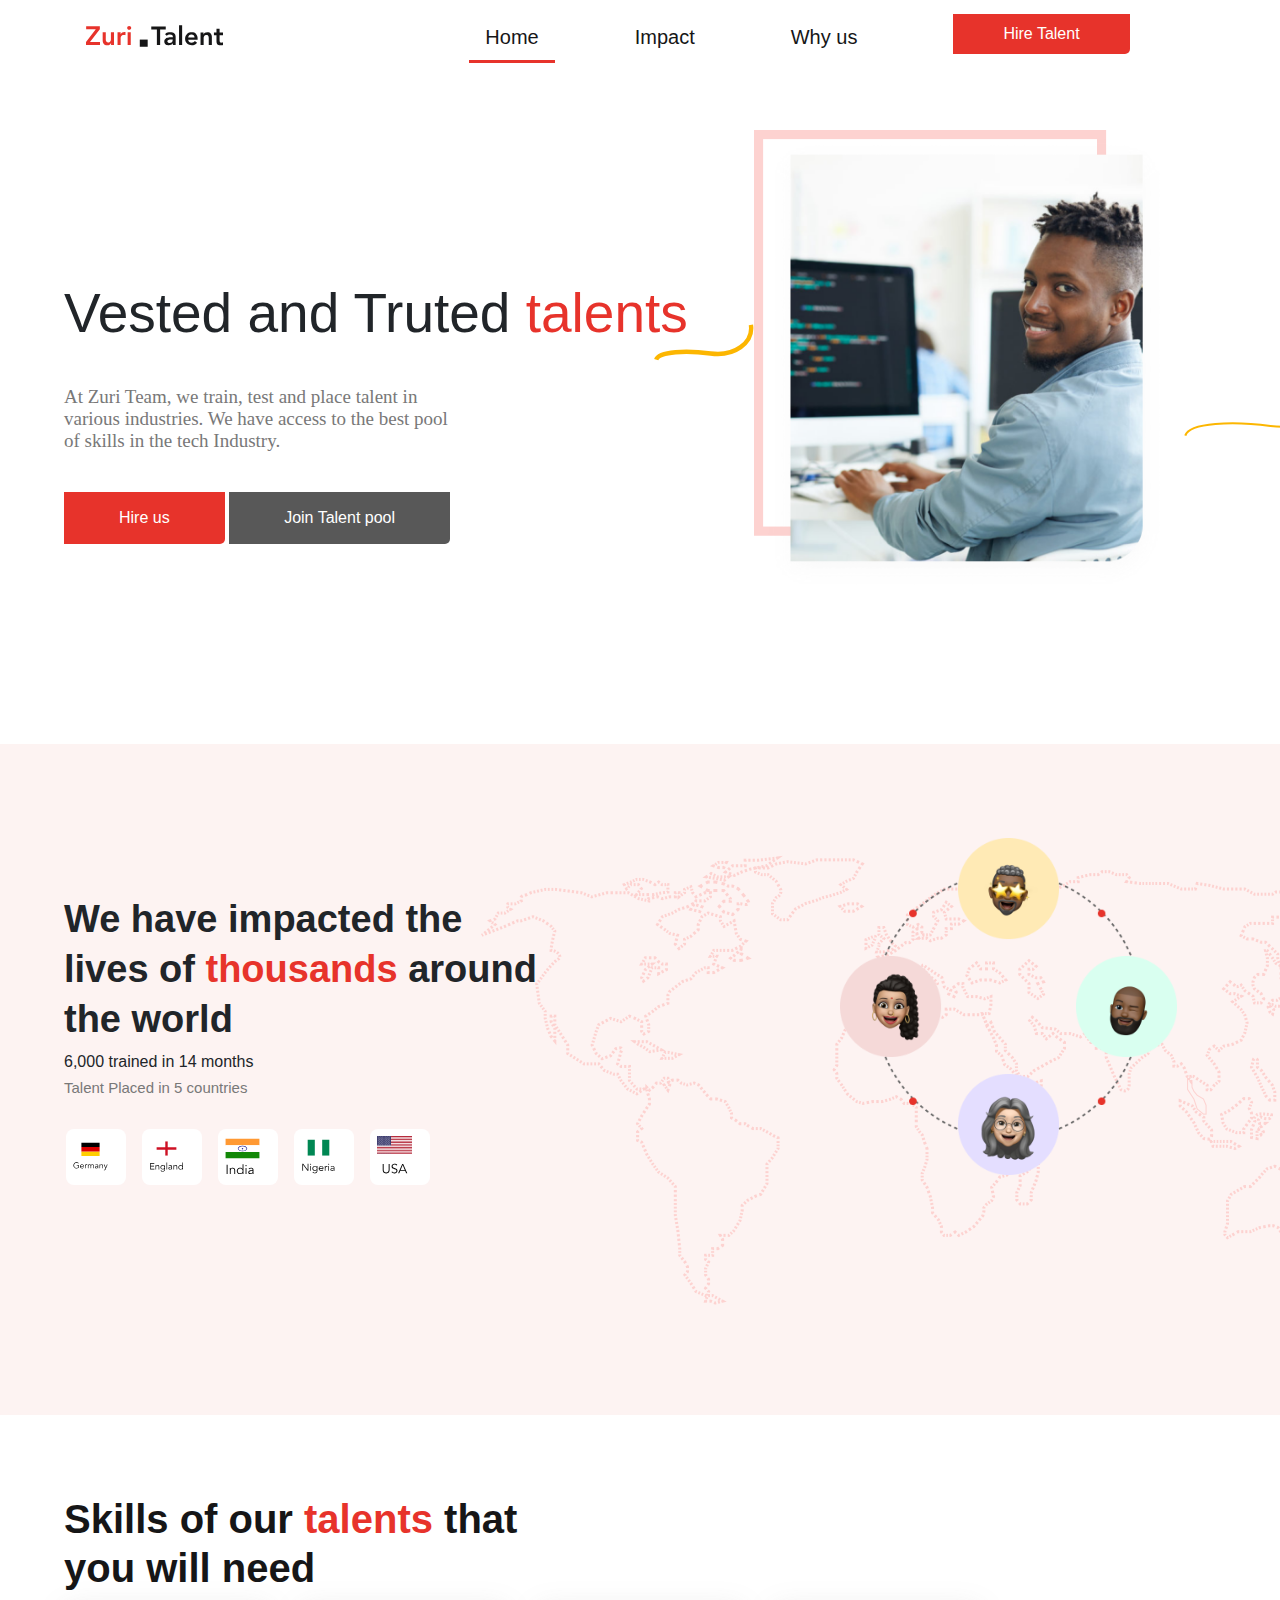
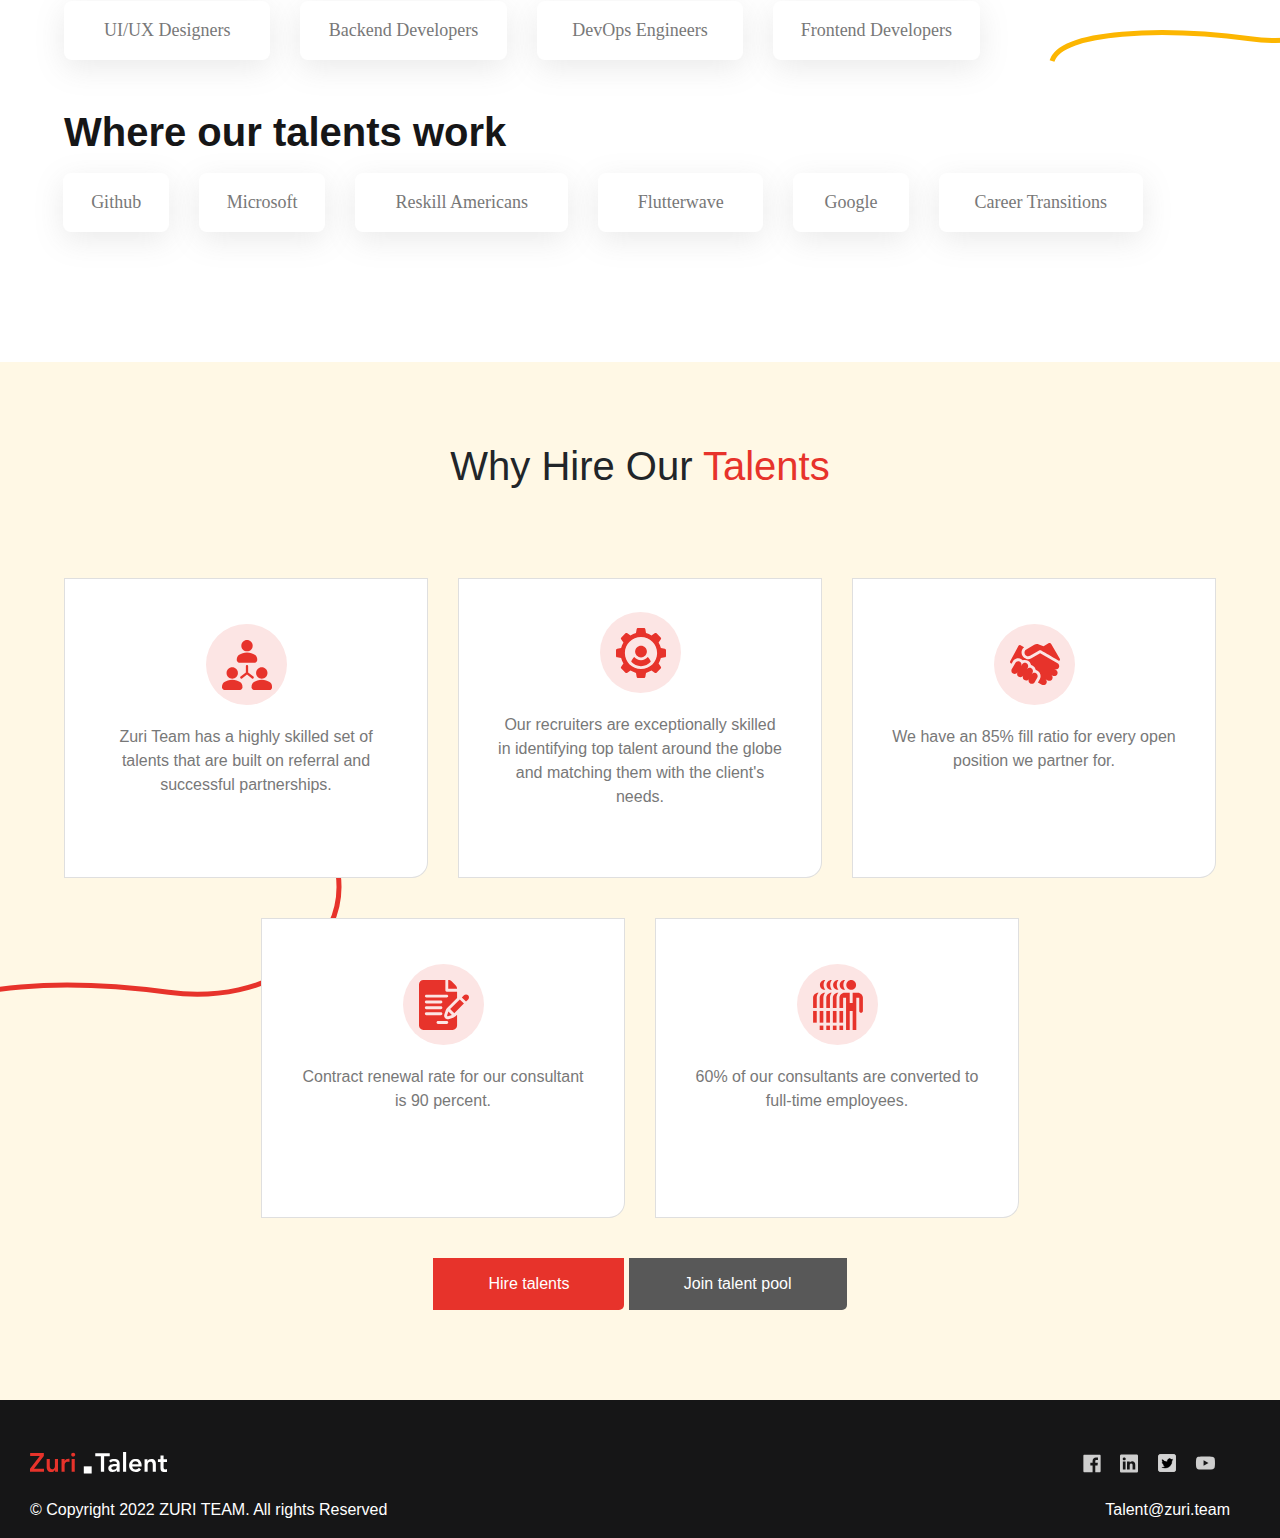
==== Newind.html @ 399af727 "Update" ====
<!DOCTYPE html>
<html lang="en">

<head>
    <meta charset="UTF-8">
    <meta http-equiv="X-UA-Compatible" content="IE=edge">
    <meta name="viewport" content="width=device-width, initial-scale=1.0">
    <title>Document</title>
    <link rel="stylesheet" href="https://cdn.jsdelivr.net/npm/bootstrap@4.3.1/dist/css/bootstrap.min.css" integrity="sha384-ggOyR0iXCbMQv3Xipma34MD+dH/1fQ784/j6cY/iJTQUOhcWr7x9JvoRxT2MZw1T" crossorigin="anonymous">
    <link rel="stylesheet" href="Industry.css">
    <link rel="stylesheet" href="Mobile1.css">
</head>

<body>
    <header id="home">

        <nav class="navbar fixed-top">
            <div class="mycontainer">
                <ul class="nav">
                    <li class="nav-item">
                        <a class="navbar-brand" href="#"><img src="./images/logo2.svg" alt=""></a>
                    </li>
                    <div class="mr-auto slank"></div>
                    <li class="nav-item blank">
                        <a class="nav-link active" href="#home">Home</a>
                    </li>
                    <li class="nav-item blank">
                        <a class="nav-link" href="#section-2">Impact</a>
                    </li>
                    <li class="nav-item blank">
                        <a class="nav-link" href="#section-3">Why us</a>
                    </li>
                    <li class="nav-item"> <a class="nav-link" href="#"><button class="btn btn-red">Hire Talent</button></a></li>

                </ul>
            </div>

        </nav>


        <section class="section-1" id="home">
            <div class="mycontainer">
                <div class="row">
                    <div class="col-lg-7 col-sm-12">
                        <h1>Vested and Truted <span style="color: rgb(231,51,43);">talents</span></h1>
                        <div class="svg1"><img src="./images/thick2.svg" alt="" width="100px"></div>
                        <p class="section-details">At Zuri Team, we train, test and place talent in various industries. We have access to the best pool of skills in the tech Industry.</p>
                        <br>
                        <div class="btn-row">
                            <button class="btn-red-2">Hire us</button>
                            <button class="btn-grey">Join Talent pool</button>
                        </div>

                    </div>
                    <div class="col-lg-5 col-sm-12">
                        <div class="main-pic">
                            <img src="./images/section1.png" alt="">
                        </div>
                        <div class="svg2">
                            <img src="/images/line1.svg" alt="">
                        </div>


                    </div>
                </div>
            </div>

        </section>

    </header>
    <br>
    <main>
        <section class="section-2" id="section-2">
            <div class="mycontainer">
                <div class="row">
                    <div class="col-lg-6 col-sm-12 info">
                        <h1>
                            We have impacted the lives of <span style="color: rgb(231,51,43);">thousands </span> around the world
                        </h1>
                        <h3>6,000 trained in 14 months</h3>
                        <h4>Talent Placed in 5 countries</h4>
                        <br>
                        <div class="row Countries">
                            <div class="country"><img src="/images/GER.svg" alt="" width="75%"></div>
                            <div class="country"><img src="/images/ENG.svg" alt="" width="75%"></div>
                            <div class="country"><img src="/images/ind.svg" alt="" width="75%"></div>
                            <div class="country"><img src="/images/NIG.svg" alt="" width="75%"></div>
                            <div class="country"><img src="/images/ussa.svg" alt="" width="75%"></div>
                        </div>
                    </div>
                    <div class="col-lg-6 col-sm-12">
                        <div class="main-pic">
                            <img src="/images/section2.png" alt="">
                        </div>
                    </div>
                </div>

            </div>
        </section>
        <section class="section-3" id="section-3">
            <div class="mycontainer">
                <div>
                    <h3>
                        Skills of our
                        <span style="color: rgb(231,51,43);">talents</span> that you will need
                    </h3>
                </div>
                <div class="row">

                    <div class="box col-md-3 col-sm-12">
                        <p> UI/UX Designers</p>
                    </div>
                    <div class="box col-md-3  col-sm-12">
                        <p>Backend Developers</p>
                    </div>
                    <div class="box col-md-3  col-sm-12">
                        <p>DevOps Engineers</p>
                    </div>
                    <div class="box col-md-3  col-sm-12">
                        <p>Frontend Developers</p>
                    </div>

                    <div class="line3">
                        <img src="/images/line1.svg" alt="">
                    </div>
                </div>

                <br>
                <div>
                    <h3>
                        Where our talents work
                    </h3>
                </div>
                <div class="row2">
                    <div git class="box col-md-3 col-sm-12">
                        <p>Github</p>
                    </div>
                    <div microsoft class="box col-md-3 col-sm-12 ">
                        <p> Microsoft</p>
                    </div>
                    <div america class="box col-md-3 col-sm-12 ">
                        <p>Reskill Americans</p>
                    </div>
                    <div flutter class="box col-md-3 col-sm-12 ">
                        <p>Flutterwave</p>
                    </div>
                    <div google class="box col-md-3 col-sm-12 ">
                        <p>Google</p>
                    </div>
                    <div career class="box col-md-3 col-sm-12 ">
                        <p>Career Transitions</p>
                    </div>
                </div>
            </div>
        </section>
        <section class="section-4" id="section-4">
            <div class="rope">
                <img src="/images/rope.svg" alt="">
            </div>
            <div class="mycontainer">
                <h1 class="text-center">Why Hire Our <span style="color: rgb(231,51,43);">Talents</span></h1>

                <div class="row">
                    <div class="col-lg-4 col-sm-6">
                        <div class="card text-center">
                            <div class="card-img-top">
                                <img src="/images/people.svg" alt="">
                            </div>
                            <div class="card-body">
                                <p> Zuri Team has a highly skilled set of talents that are built on referral and successful partnerships.</p>

                            </div>
                        </div>
                    </div>
                    <div class="col-lg-4 col-sm-6">
                        <div class="card text-center">
                            <div class="card-img-top">
                                <img src="/images/mech.svg" alt="">
                            </div>
                            <div class="card-body">
                                <p> Our recruiters are exceptionally skilled in identifying top talent around the globe and matching them with the client's needs.</p>

                            </div>
                        </div>
                    </div>

                    <div class="col-lg-4 col-sm-6">
                        <div class="card text-center">
                            <div class="card-img-top">
                                <img src="/images/hand.svg" alt="">
                            </div>
                            <div class="card-body">
                                <p>We have an 85% fill ratio for every open position we partner for.</p>

                            </div>
                        </div>
                    </div>

                    <div class="col-lg-4 col-sm-6">
                        <div class="card text-center">
                            <div class="card-img-top">
                                <img src="/images/write.svg" alt="">
                            </div>
                            <div class="card-body">
                                <p>Contract renewal rate for our consultant is 90 percent.</p>

                            </div>
                        </div>
                    </div>

                    <div class="col-lg-4 col-sm-12">
                        <div class="card text-center">
                            <div class="card-img-top">
                                <img src="/images/many.svg" alt="">
                            </div>
                            <div class="card-body">
                                <p> 60% of our consultants are converted to full-time employees.</p>

                            </div>
                        </div>
                    </div>
                </div>

                <div class="btn-row">
                    <button class="btn-red">Hire talents</button>
                    <button class="btn-grey-2">Join talent pool</button>
                </div>
            </div>
        </section>
    </main>




    <footer>
        <div class="container-fluid">
            <div class="row">
                <div class="col-md-7">
                    <img src="/images/logo.svg" alt="">
                    <br> <br>
                    <p>© Copyright 2022 ZURI TEAM. All rights Reserved</p>
                </div>
                <div class="col-md-5">
                    <div class="column">
                        <a href=""><img src="/images/facebook.svg" alt="" style="padding-right: 15px;width: 33px;"></a>
                        <a href=""><img src="/images/linkd.svg" alt="" style="padding-right: 15px;width: 33px;"></a>
                        <a href=""><img src="/images/twit.png" alt="" style="padding-right: 15px;width: 33px;"></a>
                        <a href=""><img src="/images/youtube.svg" alt="" style="padding-right: 15px;width: 35px;"></a>
                    </div>
                    <br>
                    <p>Talent@zuri.team</p>
                </div>
            </div>
        </div>
    </footer>


    <!-- 
    <script>
        document.addEventListener("DOMContentLoaded", function() {
            window.addEventListener('scroll', function() {
                if (window.scrollY > 50) {
                    document.getElementById('navbar_top').classList.add('fixed-top');
                    // add padding top to show content behind navbar
                    navbar_height = document.querySelector('.navbar').offsetHeight;
                    document.body.style.paddingTop = navbar_height + 'px';
                } else {
                    document.getElementById('navbar_top').classList.remove('fixed-top');
                    // remove padding top from body
                    document.body.style.paddingTop = '0';
                }
            });
        });
    </script> -->






    <script src="https://code.jquery.com/jquery-3.3.1.slim.min.js" integrity="sha384-q8i/X+965DzO0rT7abK41JStQIAqVgRVzpbzo5smXKp4YfRvH+8abtTE1Pi6jizo" crossorigin="anonymous"></script>
    <script src="https://cdn.jsdelivr.net/npm/popper.js@1.14.7/dist/umd/popper.min.js" integrity="sha384-UO2eT0CpHqdSJQ6hJty5KVphtPhzWj9WO1clHTMGa3JDZwrnQq4sF86dIHNDz0W1" crossorigin="anonymous"></script>
    <script src="https://cdn.jsdelivr.net/npm/bootstrap@4.3.1/dist/js/bootstrap.min.js" integrity="sha384-JjSmVgyd0p3pXB1rRibZUAYoIIy6OrQ6VrjIEaFf/nJGzIxFDsf4x0xIM+B07jRM" crossorigin="anonymous"></script>

    <script src="main.js"></script>
</body>

</html>
---- Industry.css ----
@import url('http://fonts.cdnfonts.com/css/graphik');
    * {
        box-sizing: border-box;
        scroll-behavior: smooth;
        font-family: 'Graphik', sans-serif;
    }
    
    .mycontainer {
        width: 90%;
        margin: auto;
    }
    
    nav {
        background-color: #FFFFFF;
        padding-top: 10px;
        margin-bottom: 150px;
    }
    
    .nav-item {
        margin: 0px 48px 0px 0px;
        padding: 6px 8px
    }
    
    nav ul li a {
        font-size: 20px;
        font-weight: 500;
        color: #161617;
    }
    
    .active {
        border-bottom: 3px solid #E7332B;
    }
    
    .btn-red {
        border: none;
        color: #FFFFFD;
        margin-top: -10px;
        background-color: #E7332B;
        border-radius: 0px;
        border-bottom-right-radius: 5px;
        padding: 8px 50px;
    }
    /* Section 1 */
    
    .section-1 {
        margin-top: 200px;
        margin-bottom: 100px;
    }
    
    .section-1 .col-lg-7 {
        padding-top: 50px;
    }
    
    .section-1 .col-lg-7 h1 {
        font-size: 55px;
    }
    
    .section-1 .svg1 {
        margin-bottom: 25px;
        margin-top: -30px;
        margin-left: 590px;
    }
    
    .section-details {
        color: #787878;
        font-family: Graphik;
        font-size: 19px;
        font-style: normal;
        font-weight: 400;
        line-height: 22px;
        text-align: left;
        width: 60%;
    }
    
    .btn-row button {
        color: #FFFFFF;
        border-radius: 0px;
        border-bottom-right-radius: 5px;
        padding: 14px 55px;
    }
    
    .btn-red-2 {
        background-color: #E7332B;
        border: none;
    }
    
    .btn-grey {
        border: none;
        background-color: #585858;
    }
    
    .section-1 .col-lg-7 {
        margin-top: 30px;
    }
    
    .section-1 .col-lg-5 .main-pic img {
        position: relative;
        margin-top: -70px;
        width: 90%;
    }
    
    .section-1 .col-lg-5 .svg2 img {
        width: 150px;
        margin-top: -400px;
        margin-left: 430px;
    }
    /* section2 */
    
    .section-2 .col-lg-6 .main-pic img {
        margin-bottom: -500px;
        margin-left: 185px;
        width: 60%;
    }
    
    .section-2 {
        background-image: url(/images/bgsection2.063bd869082548bafa74.png);
        background-repeat: no-repeat;
        background-size: cover;
        padding-bottom: 230px;
        margin-bottom: 80px;
    }
    
    .section-2 .info {
        margin-top: 150px;
    }
    
    .section-2 h1 {
        line-height: 50px;
        width: 85%;
        font-weight: 700;
        font-size: 38px;
    }
    
    .section-2 h3 {
        font-size: 16px;
    }
    
    .section-2 h4 {
        font-size: 15px;
        color: #787878;
    }
    
    .section-2 .Countries {
        display: flex;
        margin-left: 2px;
    }
    
    .country {
        background-color: #fff!important;
        border-radius: 8px!important;
        display: flex;
        margin-right: 16px;
        padding: 7px!important;
        width: 60px;
    }
    /* SECTION-3 */
    
    .section-3 {
        margin-bottom: 130px;
    }
    
    .section-3 h3 {
        color: #161617!important;
        font-size: 40px!important;
        font-style: normal!important;
        font-weight: 600!important;
        line-height: 49px!important;
        width: 40.55%;
    }
    
    .section-3 h3 .section-3 .row {
        position: relative;
        display: flex;
        flex-flow: row wrap;
        margin-top: 16px;
        margin-left: -16px;
    }
    
    .section-3 .box {
        position: relative;
        flex-basis: 25%;
        -webkit-box-flex: 0;
        flex-grow: 0;
        max-width: 20%;
        transition: 0.3s;
    }
    
    .section-3 .box:hover {
        transform: translateY(-10px);
    }
    
    .section-3 .box p {
        align-items: center;
        background: #fff!important;
        border-radius: 8px!important;
        box-shadow: 0 8px 30px hsla(0, 0%, 48%, .16)!important;
        color: #787878!important;
        display: flex;
        font-family: Graphik!important;
        font-size: 18px!important;
        font-style: normal!important;
        font-weight: 400!important;
        height: 100%!important;
        justify-content: center;
        line-height: 33px!important;
        padding: 5px!important;
        text-align: center;
    }
    
    .section-3 .line3 img {
        margin-top: -150px;
        margin-left: 1000px;
    }
    
    .section-3 .row2 {
        display: flex;
        flex-flow: row wrap;
        margin-top: 16px;
        margin-left: -16px;
    }
    
    .section-3 .row2 [git] {
        flex-basis: 11.6667%;
        -webkit-box-flex: 0;
        flex-grow: 0;
        max-width: 11.6667%;
    }
    
    .section-3 .row2 [microsoft] {
        flex-basis: 13.3333%;
        -webkit-box-flex: 0;
        flex-grow: 0;
        max-width: 13.3333%;
    }
    
    .section-3 .row2 [america] {
        flex-basis: 20.8333%;
        -webkit-box-flex: 0;
        flex-grow: 0;
        max-width: 20.8333%;
    }
    
    .section-3 .row2 [flutter] {
        flex-basis: 16.6667%;
        -webkit-box-flex: 0;
        flex-grow: 0;
        max-width: 16.6667%;
    }
    
    .section-3 .row2 [google] {
        flex-basis: 12.5%;
        -webkit-box-flex: 0;
        flex-grow: 0;
        max-width: 12.5%;
    }
    
    .section-3 .row2 [career] {
        flex-basis: 20%;
        -webkit-box-flex: 0;
        flex-grow: 0;
        max-width: 25%;
    }
    /* .section-4 */
    
    .section-4 {
        position: relative;
        padding-top: 80px;
        padding-bottom: 90px;
        background-color: rgb(255, 248, 229);
    }
    
    .section-4 h1 {
        padding-bottom: 80px;
    }
    
    .section-4 .row {
        display: flex;
        justify-content: center;
    }
    
    .section-4 .row .card {
        position: relative;
        align-items: center;
        background-color: #fff;
        border-radius: 0 0 16px 0;
        color: #787878;
        flex-direction: column;
        justify-content: center;
        padding: 45px 17px;
        height: 300px;
        margin-bottom: 40px;
    }
    
    .section-4 .row .card:hover {
        color: white;
        background-color: #161617;
    }
    
    .rope {
        left: 0;
        top: 510px;
        position: absolute;
    }
    
    .btn-grey-2 {
        border: none;
        background-color: #585858;
    }
    
    .section-4 .btn-row {
        text-align: center;
    }
    /* footer */
    
    footer {
        padding-top: 50px;
        background-color: #161617;
    }
    
    footer p {
        color: #FFFFFF;
    }
    
    footer .col-md-7 {
        padding-left: 30px;
    }
    
    footer .col-md-5 {
        text-align: right;
        padding-right: 50px;
    }
---- Mobile1.css ----
@media screen and (max-width:909px) {
        .blank {
            display: none;
        }
        nav .btn-red {
            margin-right: -80px;
        }
        .section-1 .col-lg-7 {
            text-align: center;
            margin-bottom: 130px;
        }
        .section-details {
            text-align: center;
            margin: auto;
        }
        .section-1 .col-lg-5 .main-pic img {
            margin-left: 130px;
            width: 70%;
        }
        /* .section-1 .svg1 {
        margin-left: 60px;
    } */
        .section-1 .svg2 {
            display: none;
        }
        .section-2 .info {
            margin-top: 80px;
        }
        .section-2 .col-lg-6 {
            text-align: center;
        }
        .section-2 h2 {
            width: 100%;
        }
        .section-2 .Countries {
            width: 100%;
            display: flex;
            justify-content: center;
            margin-bottom: 100px;
        }
        .section-2 .country {
            width: 80px;
        }
        .section-2 .col-lg-6 .main-pic img {
            margin: auto;
            width: 60%;
        }
        .section-3 h3 {
            width: 100%;
            text-align: center;
        }
        .section-3 .box,
        .section-3 .row2 [git],
        .section-3 .row2 [microsoft],
        .section-3 .row2 [america],
        .section-3 .row2 [flutter],
        .section-3 .row2 [google],
        .section-3 .row2 [career] {
            margin-bottom: 10px;
            flex-basis: 30%;
            max-width: 100%;
        }
        .section-3 .line3 img {
            display: none;
        }
        .section-4 .row {
            display: flex;
            flex-direction: row wrap;
        }
        .section-4 .col-sm-12 .card-body {
            width: 50%;
        }
    }
    
    @media screen and (max-width:527px) {
        .slank {
            display: none;
        }
        nav .btn-red {
            margin-right: -1900px;
        }
        .section-1 .svg1 {
            margin-left: 46px;
        }
        .section-details {
            text-align: center;
            margin: auto;
            width: 100%;
        }
        .section-1 .col-lg-5 .main-pic img {
            margin-left: 40px;
            width: 80%;
        }
        .section-2 .country {
            width: 60px;
        }
        .section-2 .col-lg-6 .main-pic img {
            margin: auto;
            width: 100%;
        }
        footer {
            text-align: center;
        }
        footer .col-md-5 {
            text-align: center;
        }
        .btn-row {
            display: flex;
            justify-content: space-between;
            flex-flow: row;
        }
        .btn-grey-2 {
            padding: 100px 47px;
        }
        footer .col-md-5 {
            margin-top: -180px;
            text-align: center;
            padding-right: 0px;
        }
        footer .col-md-7 p {
            border-top: 3px solid #585858;
            padding-top: 10px;
            margin-top: 100px;
            font-size: 20px;
        }
    }
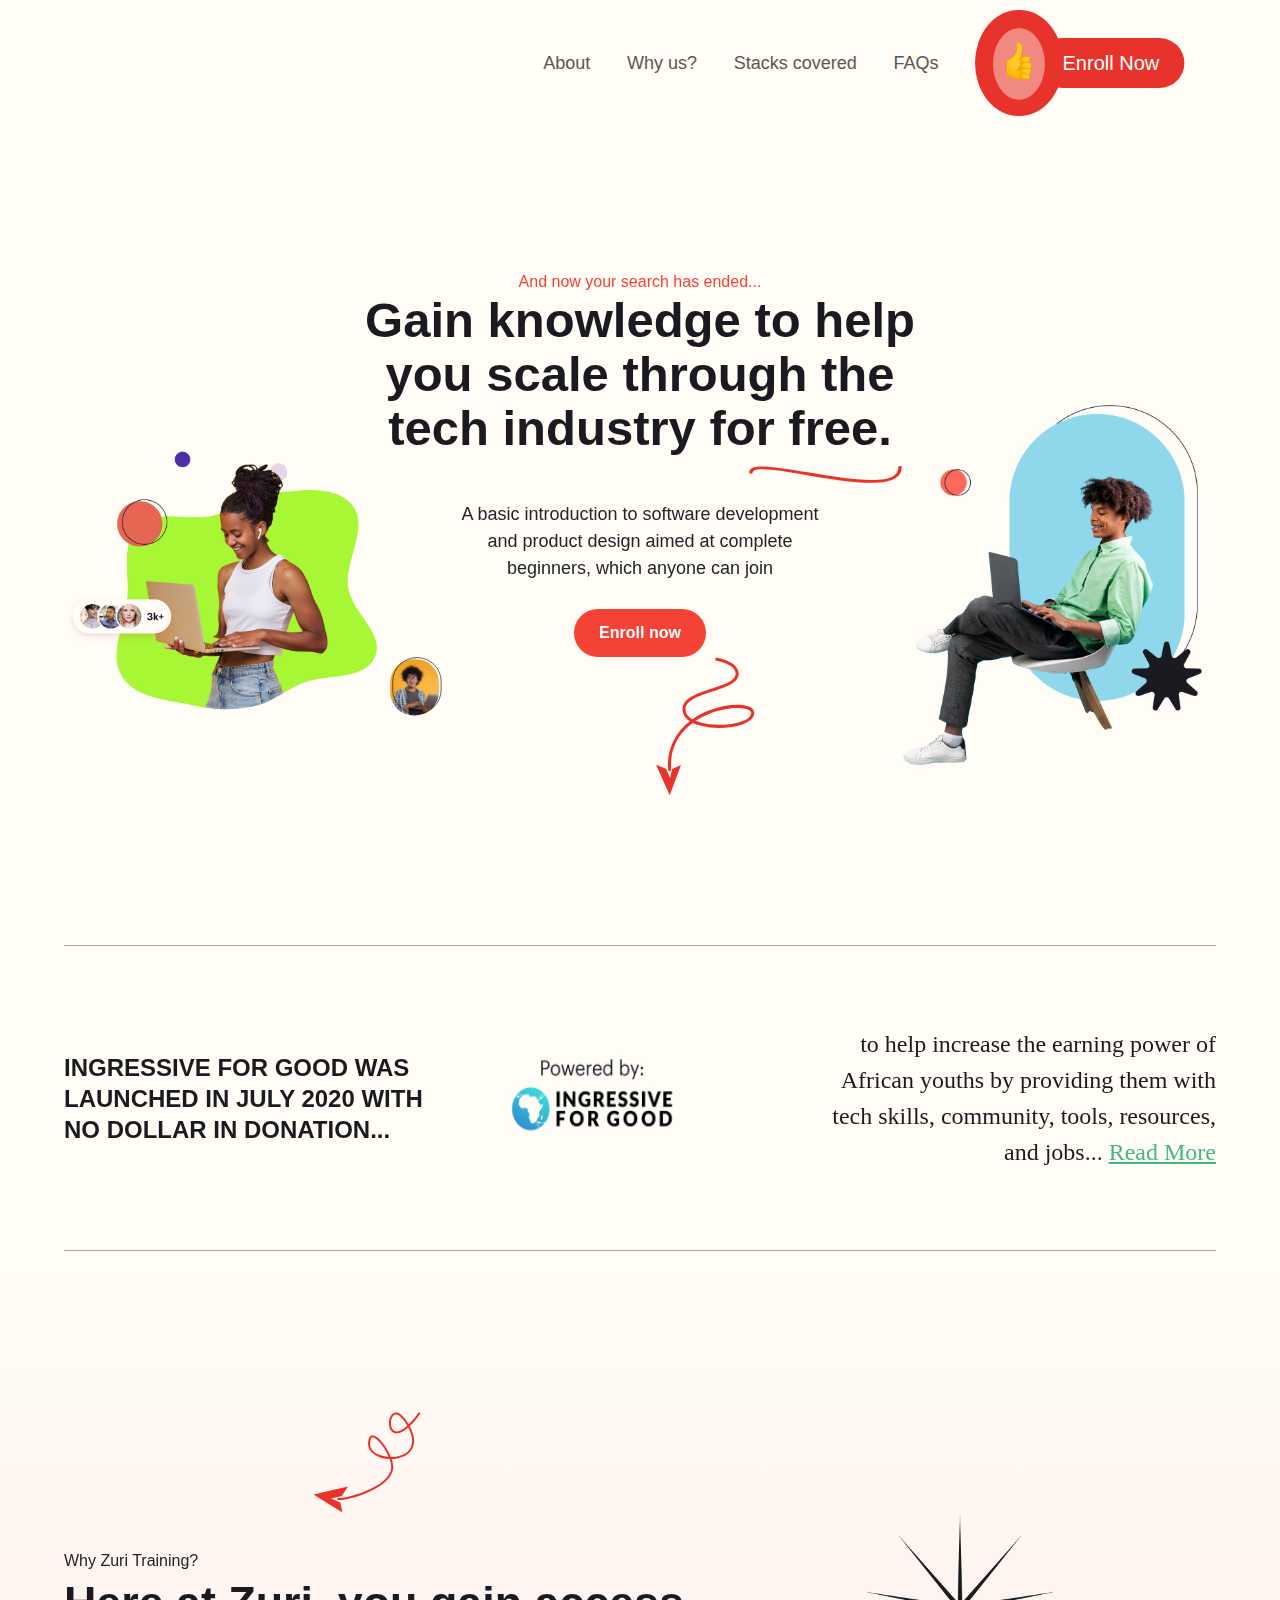
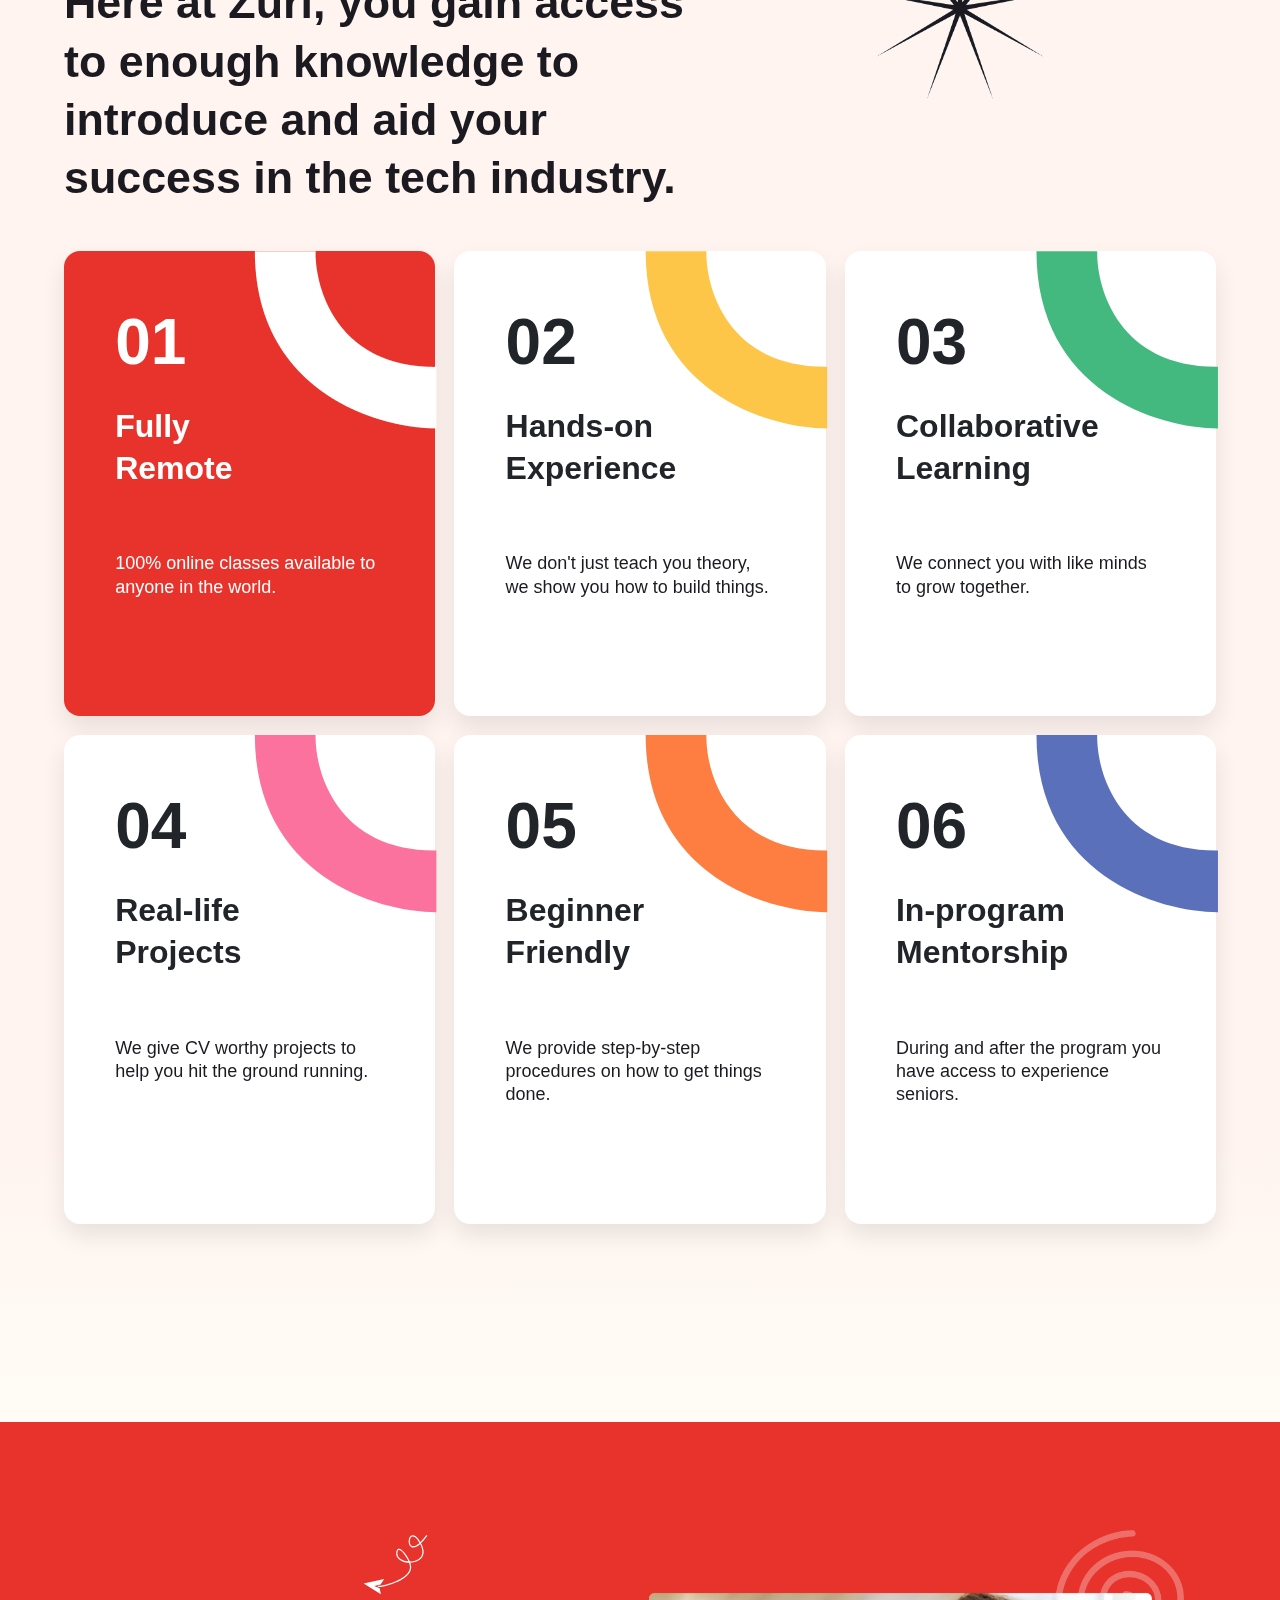
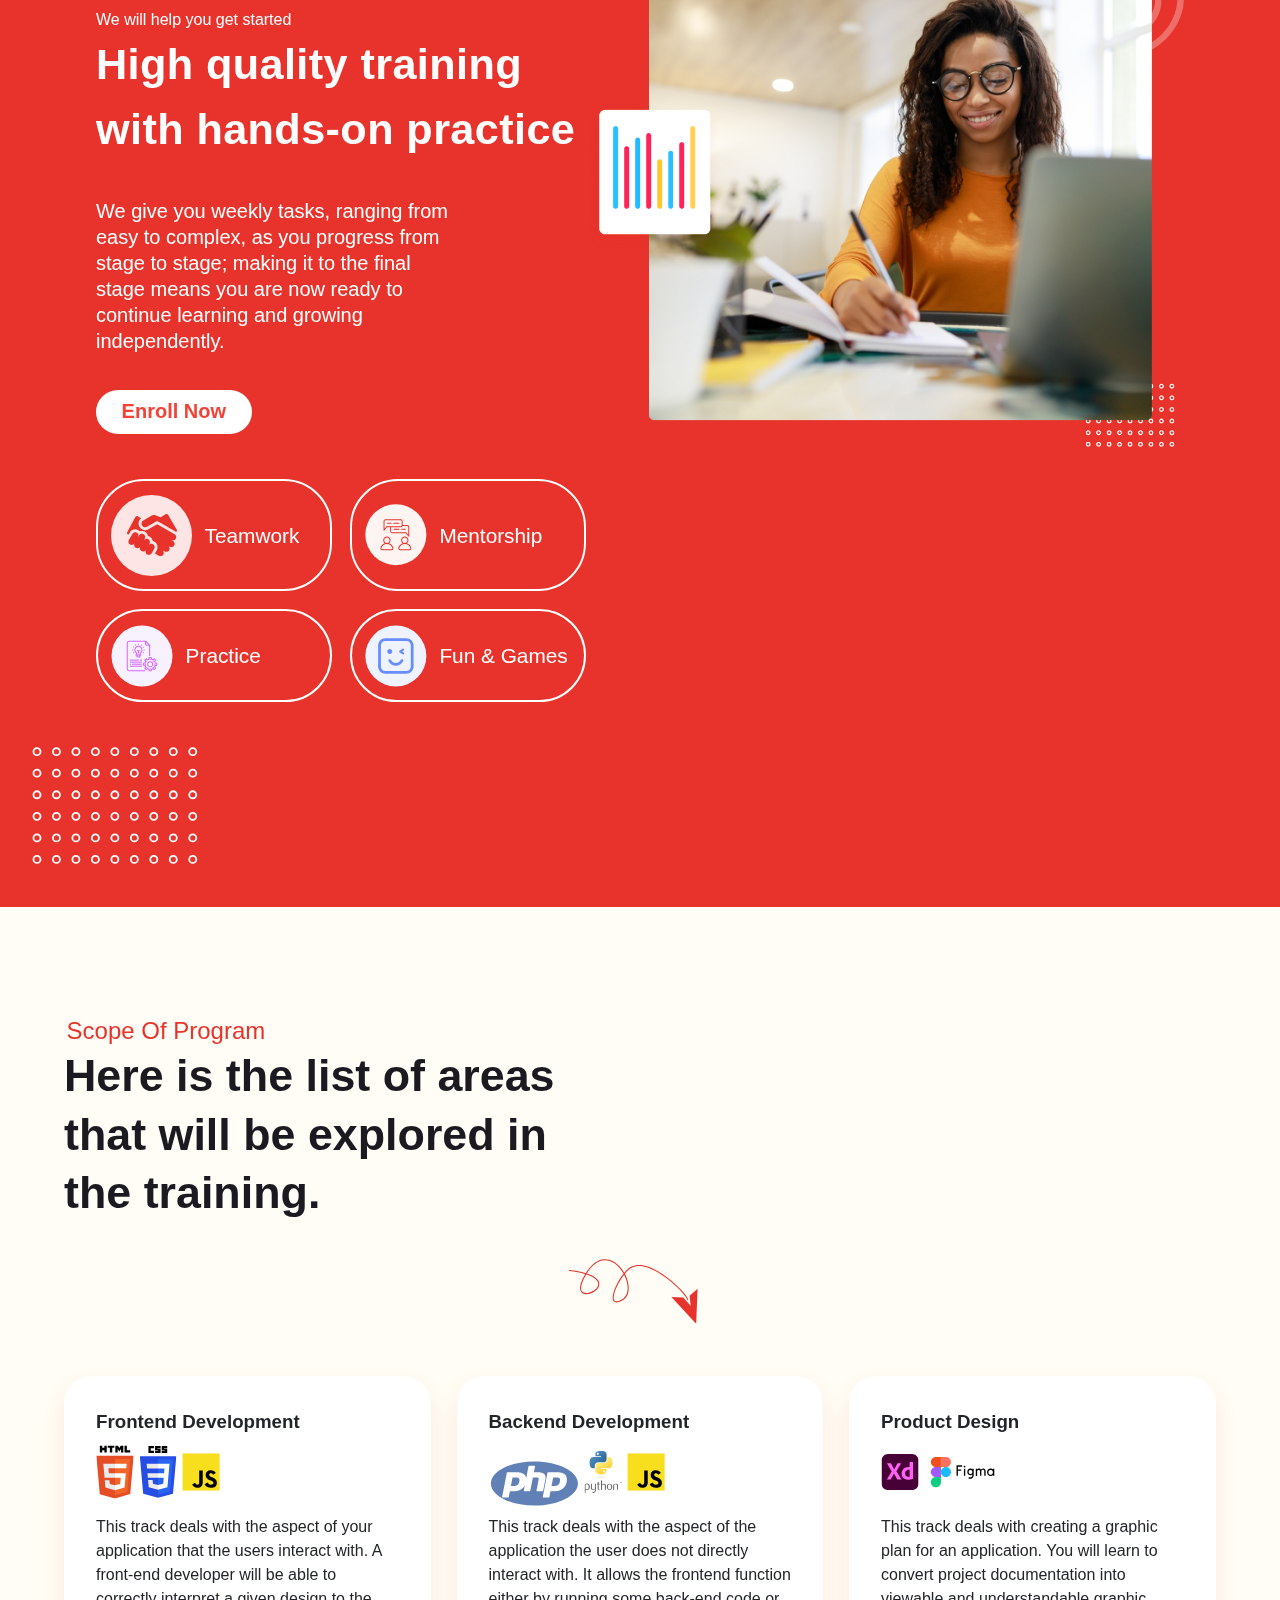
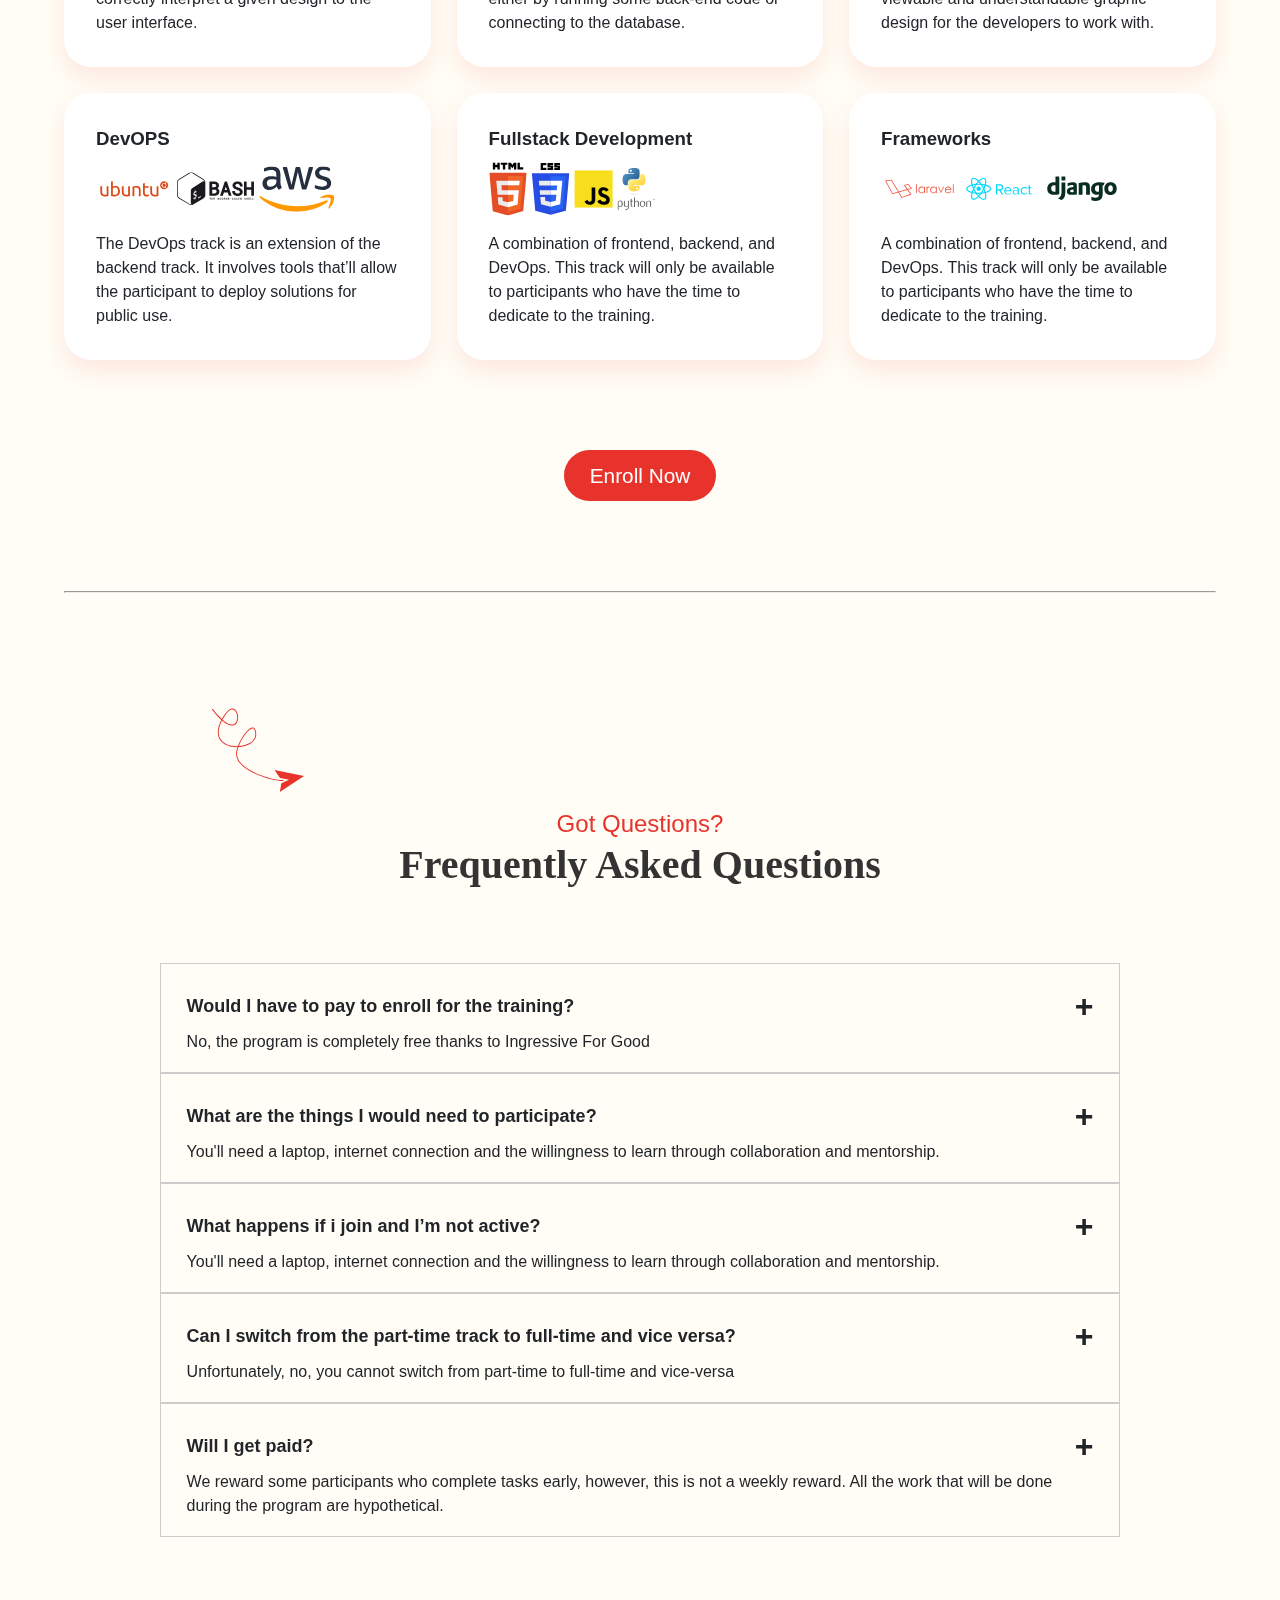
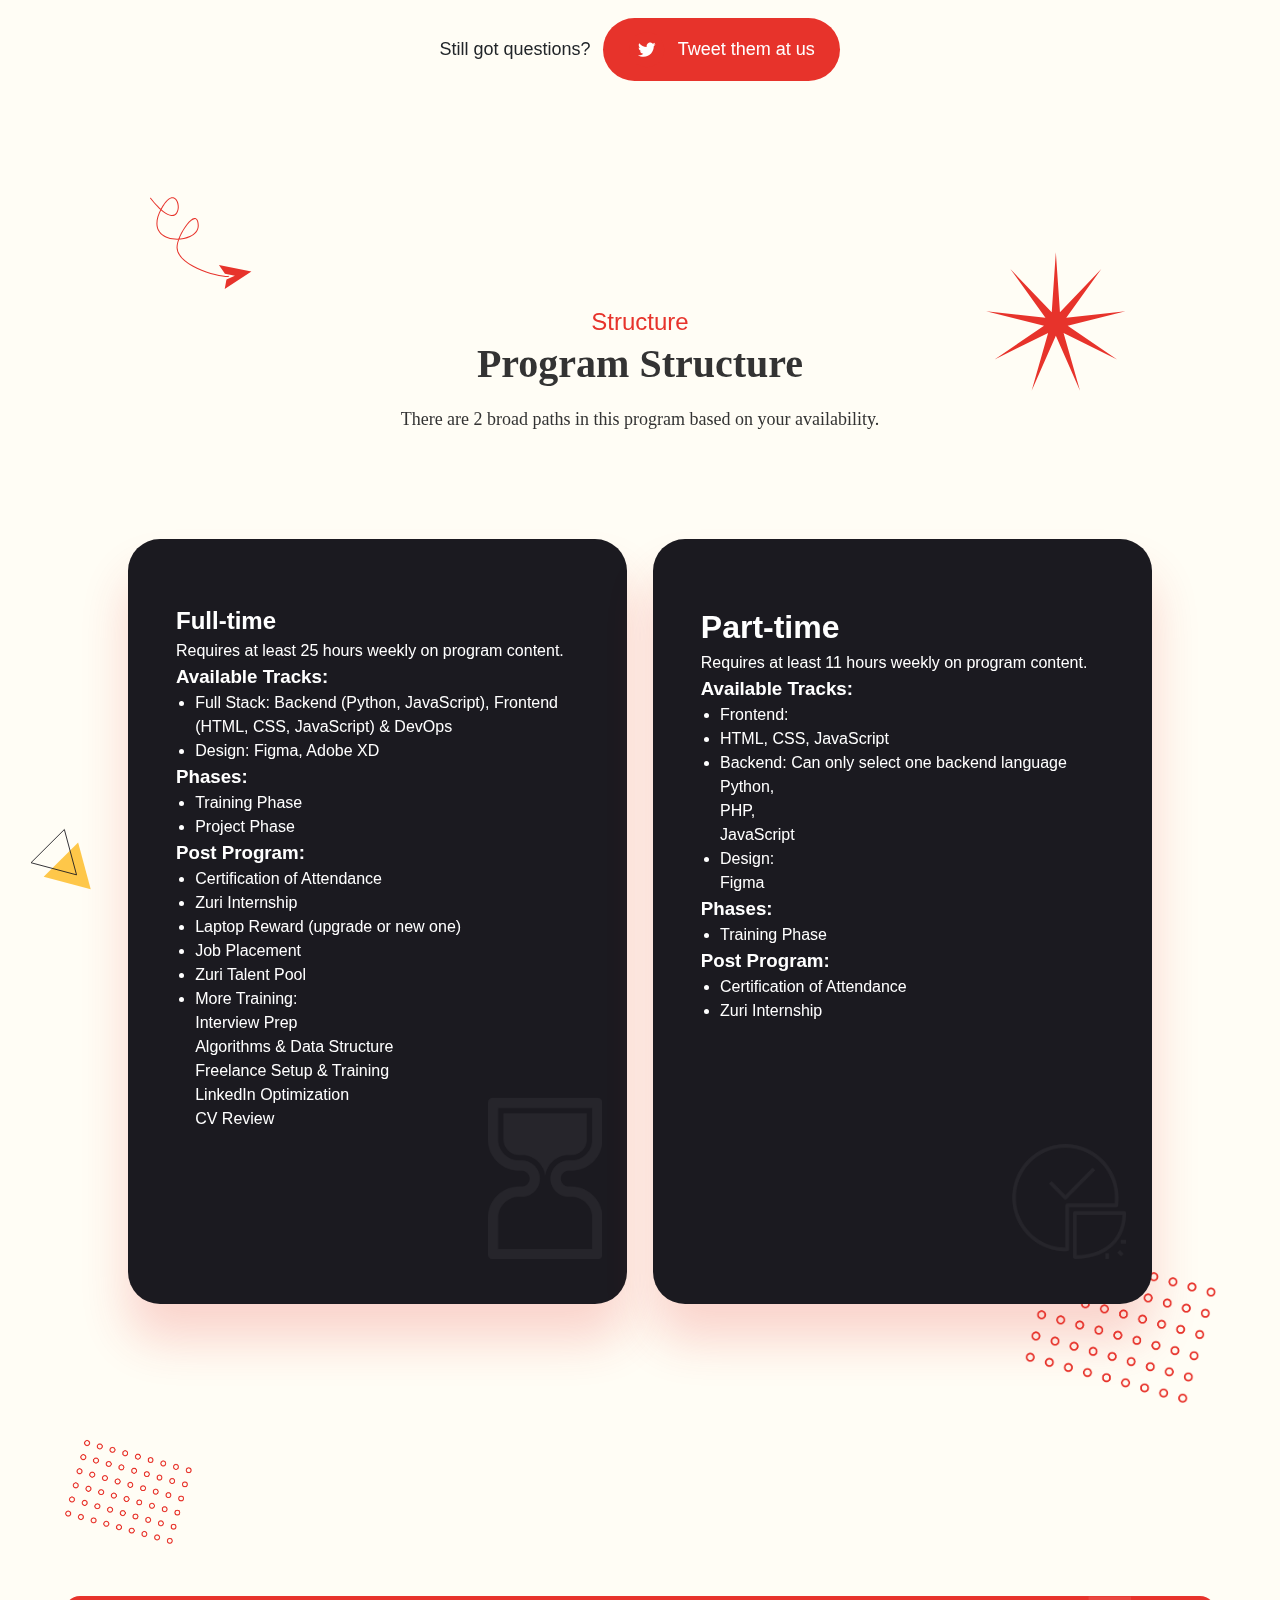
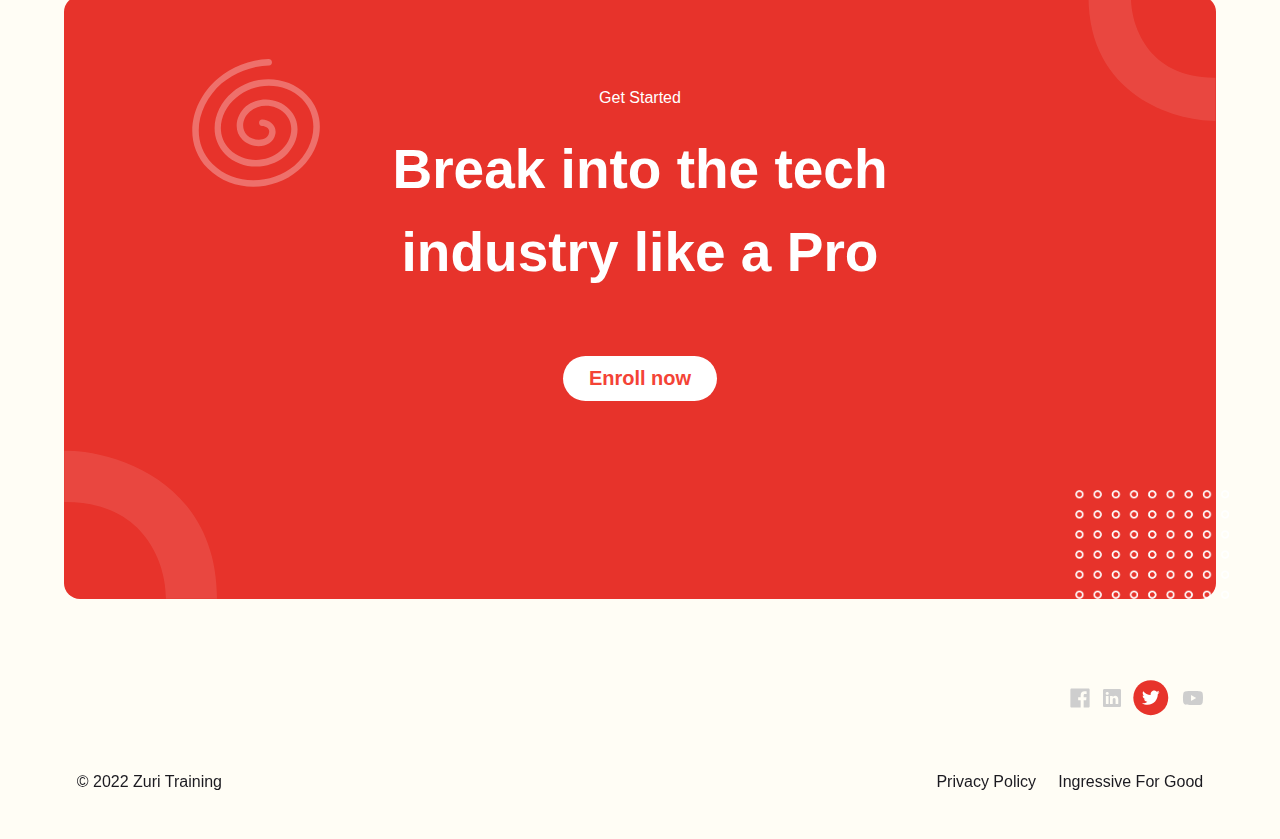
==== commit 3a470e4c: "new" ====
--- a/Newind.html
+++ b/Newind.html
@@ -1,3 +1,4 @@
+
 <!DOCTYPE html>
 <html lang="en">
 
@@ -5,284 +6,424 @@
     <meta charset="UTF-8">
     <meta http-equiv="X-UA-Compatible" content="IE=edge">
     <meta name="viewport" content="width=device-width, initial-scale=1.0">
-    <title>Document</title>
-    <link rel="stylesheet" href="https://cdn.jsdelivr.net/npm/bootstrap@4.3.1/dist/css/bootstrap.min.css" integrity="sha384-ggOyR0iXCbMQv3Xipma34MD+dH/1fQ784/j6cY/iJTQUOhcWr7x9JvoRxT2MZw1T" crossorigin="anonymous">
-    <link rel="stylesheet" href="Industry.css">
-    <link rel="stylesheet" href="Mobile1.css">
+    <link rel="stylesheet" href="newind.css">
+    <link rel="”preload”" href="/fonts/Graphik-Medium.woff2" />
+    <link rel="”preload”" href="/fonts/Graphik-Semibold.woff2" />
+    <link rel="”preload”" href="/fonts/Graphik-Regular.woff2" />
+    <title>Zuri</title>
 </head>
 
-<body>
-    <header id="home">
-
-        <nav class="navbar fixed-top">
-            <div class="mycontainer">
-                <ul class="nav">
-                    <li class="nav-item">
-                        <a class="navbar-brand" href="#"><img src="./images/logo2.svg" alt=""></a>
-                    </li>
-                    <div class="mr-auto slank"></div>
-                    <li class="nav-item blank">
-                        <a class="nav-link active" href="#home">Home</a>
-                    </li>
-                    <li class="nav-item blank">
-                        <a class="nav-link" href="#section-2">Impact</a>
-                    </li>
-                    <li class="nav-item blank">
-                        <a class="nav-link" href="#section-3">Why us</a>
-                    </li>
-                    <li class="nav-item"> <a class="nav-link" href="#"><button class="btn btn-red">Hire Talent</button></a></li>
-
+<body> 
+    <nav>
+        <div>
+            <img src="https://training.zuri.team/logo.svg" alt="" class="logo">
+        </div>
+        <ul class="nav_list">
+            <li class="nav_none_mobile">About</li>
+            <li class="nav_none_mobile">Why us?</li>
+            <li class="nav_none_mobile">Stacks covered</li>
+            <li class="nav_none_mobile">FAQs</li>
+            <li>
+                <div class="nav_btn_plus">
+                    <button class="thumbs_btn"><img src="images/thumbs.png" alt="" class="thumb_img"></button>
+                    <button class="enroll_now">Enroll Now</button>
+                </div>
+            </li>
+        </ul>
+    </nav>
+  
+    <section class="hero_section">
+        <div class="hero_content_wrapper">
+            <div class="hero_img_wrapper">
+                <img src="images/lady1.jpg" alt="" class="hero_img">
+            </div>
+            <div class="hero_txt">
+                <p class="hero_pre_heading">
+                    And now your search has ended...
+                </p>
+                <h1 class="hero_heading">
+                    Gain knowledge to help you scale through the tech industry for free.
+                    <img src="images/line.svg" alt="" class="hero_line">
+                </h1>
+                <p class="hero_sub_heading">
+                    A basic introduction to software development and product design aimed at complete beginners, which
+                    anyone can join
+                </p>
+                <button class="enroll">Enroll now</button>
+                <div class="pheripheral_hero">
+                    <img src="images/maleface.svg" alt="" class="hero_male_face">
+                    <img src="images/section1wire.svg" alt="" class="section_wire ">
+                </div>
+            </div>
+            <div class="hero_img_wrapper">
+                <img src="images/male1.jpg" alt="" class="hero_img align_left">
+            </div>
+        </div>
+    </section>
+    
+     <!-- <hr style="color: #f8f7f7; width: 90vw; margin: 2vh auto; font-size: 3px;"> -->
+    <section class="welcome_section">
+        <div class="welcome_content_wrapper">
+            <p class="welcome_txt1">
+                INGRESSIVE FOR GOOD WAS LAUNCHED IN JULY 2020 WITH NO DOLLAR IN DONATION...
+            </p>
+            <div class="welcome_logo_wrapper">
+                <img src="images/ingresive.jpg" alt="">
+            </div>
+            <p class="welcome_txt2">
+                to help increase the earning power of African youths by providing them with tech skills, community,
+                tools, resources, and jobs... <span class="read_more">Read More</span>
+            </p>
+        </div>
+    </section>
+    <!-- <hr style="color: gray; width: 90vw; margin: 2vh auto;"> -->
+    
+    <section class="training_step_section">
+        <div class="training_intro_grid">
+            <div class="step_section_intro">
+                <img src="images/section3wire.svg" alt="" class="training_pointer">
+                <p>Why Zuri Training?</p>
+                <h1>
+                    Here at Zuri, you gain access to enough knowledge to introduce and aid your success in the tech industry.
+                </h1>
+            </div>
+            <img src="images/Star.jpg" alt="" class="star">
+        </div>
+        <div class="step_card_wrapper">
+            <div class="step_card step_card1">
+                <img src="images/curve1.png" alt="" srcset="" class="curve">
+                <h1 class="step_card_num">01</h1>
+
+                <h2 class="step_sub_heading">Fully <br> Remote</h2>
+
+                <p class="step_card_txt step_1_txt">100% online classes available to anyone in the world.</p>
+            </div><div class="step_card sc1">
+                <img src="images/curve2.png" alt="" srcset="" class="curve">
+                <h1 class="step_card_num">02</h1>
+
+                <h2 class="step_sub_heading">Hands-on <br> Experience</h2>
+
+                <p class="step_card_txt">We don't just teach you theory, we show you how to build things.</p>
+            </div>
+            <div class="step_card sc1">
+                <img src="images/curve3.svg" alt="" srcset="" class="curve">
+                <h1 class="step_card_num">03</h1>
+
+                <h2 class="step_sub_heading">Collaborative <br> Learning</h2>
+
+                <p class="step_card_txt">We connect you with like minds to grow together.</p>
+            </div>
+            <div class="step_card sc1">
+                <img src="images/curve4.svg" alt="" srcset="" class="curve">
+                <h1 class="step_card_num">04</h1>
+
+                <h2 class="step_sub_heading">Real-life<br> Projects </h2>
+
+                <p class="step_card_txt">We give CV worthy projects to help you hit the ground running.</p>
+            </div>
+            <div class="step_card sc1">
+                <img src="images/curve5.svg" alt="" srcset="" class="curve">
+                <h1 class="step_card_num">05</h1>
+
+                <h2 class="step_sub_heading">Beginner<br> Friendly </h2>
+
+                <p class="step_card_txt">We provide step-by-step procedures on how to get things done.</p>
+            </div>
+            <div class="step_card sc1">
+                <img src="images/curve6.svg" alt="" srcset="" class="curve">
+                <h1 class="step_card_num">06</h1>
+
+                <h2 class="step_sub_heading">In-program<br> Mentorship </h2>
+
+                <p class="step_card_txt">During and after the program you have access to experience seniors.</p>
+            </div>
+        </div>
+    </section>
+    
+    
+     <section class="quality_section">
+        <div class="quality_section_wrapper">
+            <div class="quality_section_txt">
+                <img src="images/section5wire.svg" alt="" class="section5_wire">
+                <p>We will help you get started</p>
+
+                <h1 class="quality_heading">High quality training with hands-on practice</h1>
+
+                <p class="quality_txt">
+                    We give you weekly tasks, ranging from easy to complex, as you progress from stage to stage; making it to the final stage means you are now ready to continue learning and growing independently.
+                </p>
+                <button class="industry_btn">Enroll Now</button>
+                <div class="quality_divisions">
+                    <div class="quality_div_box">
+                        <img src="images/hand.svg" alt="">
+                        Teamwork
+                    </div>
+                    <div class="quality_div_box">
+                        <img src="images/mentor.svg" alt="">
+                        Mentorship
+                    </div>
+                    <div class="quality_div_box">
+                        <img src="images/practice.svg" alt="">
+                        Practice
+                    </div>
+                    <div class="quality_div_box">
+                        <img src="images/games.svg" alt="">
+                        Fun & Games
+                    </div>
+                </div>
+                <img src="images/dotsection5.svg" alt="" class="quality_decoration_img">
+            </div>
+            <div class="quality_img_wrapper">
+                <img src="images/section5-image.png" alt="">
+            </div>
+        </div>
+    </section>
+    
+    
+    <section class="scope_section">
+        <div class="scope_section_intro">
+            <p>Scope Of Program</p>
+            <h1>
+                Here is the list of areas that will be explored in the training.
+            </h1>
+        </div>
+        <div class="scope_pointer_wrapper">
+            <img src="images/section6.svg" alt="">
+        </div>
+        <div class="scope_card_wrapper">
+            <div class="scope_card">
+                <h3>Frontend Development</h3>
+                <div class="scope_course_img_wrapper">
+                    <img src="images/html.svg" alt="" class="min_logo">
+                    <img src="images/css-3 logo.svg" alt="" class="min_logo">
+                    <img src="images/javascript logo.svg" alt="" class="min_logo">
+                </div>
+                <p>
+                    This track deals with the aspect of your application that the users interact with. A front-end developer will be able to correctly interpret a given design to the user interface.
+                </p>
+            </div><div class="scope_card">
+                <h3>Backend Development</h3>
+                <div class="scope_course_img_wrapper">
+                    <img src="images/php2 logo.svg" alt="">
+                    <img src="images/python-4 logo.svg" alt="" class="min_logo">
+                    <img src="images/javascript logo.svg" alt="" class="min_logo">
+                </div>
+                <p>
+                    This track deals with the aspect of the application the user does not directly interact with. It allows the frontend function either by running some back-end code or connecting to the database.
+                </p>
+            </div>
+            <div class="scope_card">
+                <h3>Product Design</h3>
+                <div class="scope_course_img_wrapper">
+                    <img src="images/adobe-xd logo.svg" alt=""  class="min_logo">
+                    <img src="images/Figma logo.svg" alt="" class="large_logo">
+                </div>
+                <p>
+                    This track deals with creating a graphic plan for an application. You will learn to convert project documentation into viewable and understandable graphic design for the developers to work with.
+                </p>
+            </div>
+            <div class="scope_card">
+                <h3>DevOPS</h3>
+                <div class="scope_course_img_wrapper">
+                    <img src="images/Ubuntu logo.svg" alt="" class="large_logo">
+                    <img src="images/Bash logo.svg" alt="" class="large_logo">
+                    <img src="images/aws logo.svg" alt="" class="large_logo">
+                </div>
+                <p>
+                    The DevOps track is an extension of the backend track. It involves tools that’ll allow the participant to deploy solutions for public use.
+                </p>
+            </div><div class="scope_card">
+                <h3>Fullstack Development</h3>
+                <div class="scope_course_img_wrapper">
+                    <img src="images/html.svg" alt="" class="min_logo">
+                    <img src="images/css-3 logo.svg" alt="" class="min_logo"> 
+                    <img src="images/javascript logo.svg" alt="" class="min_logo">
+                    <img src="images/python-4 logo.svg" alt="" class="min_logo">
+                </div>
+                <p>
+                    A combination of frontend, backend, and DevOps. This track will only be available to participants who have the time to dedicate to the training.
+                </p>
+            </div>
+            <div class="scope_card">
+                <h3>Frameworks</h3>
+                <div class="scope_course_img_wrapper">
+                    <img src="images/Laravel logo.svg" alt="" class="large_logo">
+                    <img src="images/React logo.svg" alt="" class="large_logo">
+                    <img src="images/Django logo.svg" alt="" class="large_logo">
+                </div>
+                <p>
+                    A combination of frontend, backend, and DevOps. This track will only be available to participants who have the time to dedicate to the training.
+                </p>
+            </div>
+        </div>
+
+        <div class="scope_end_box">
+            <button class="enroll_now_scope">Enroll Now</button>
+        </div>
+        <hr style="color: #f8f7f7f5; width: 90vw; margin: 2vh auto;">
+    </section>
+    
+    
+    <section class="faq_section">
+        <img src="images/section7wire.svg" alt="" class="faq_wire">
+        <div class="faq_sub_heading">Got Questions?</div>
+
+        <div class="faq_heading">Frequently Asked Questions</div>
+
+        <div class="main_faq_div">
+            <div class="custom_faq_card">
+               <div class="faq_card_head">
+                    <p class="main_faq_txt">Would I have to pay to enroll for the training?</p>
+                    <p class="faq_toggle faq_toggle1">+</p>
+               </div>
+               <p class="faq_drop_down_txt down_txt1">No, the program is completely free thanks to Ingressive For Good</p>
+            </div>
+            <div class="custom_faq_card">
+               <div class="faq_card_head">
+                    <p class="main_faq_txt">What are the things I would need to participate?</p>
+                    <p class="faq_toggle faq_toggle2">+</p>
+               </div>
+               <p class="faq_drop_down_txt down_txt2">
+                   You'll need a laptop, internet connection and the willingness to learn through collaboration and mentorship.
+               </p>
+            </div><div class="custom_faq_card">
+               <div class="faq_card_head">
+                    <p class="main_faq_txt">What happens if i join and I’m not active?</p>
+                    <p class="faq_toggle faq_toggle3">+</p>
+               </div>
+               <p class="faq_drop_down_txt down_txt3">
+                    You'll need a laptop, internet connection and the willingness to learn through collaboration and mentorship.
+               </p>
+            </div>
+            <div class="custom_faq_card">
+               <div class="faq_card_head">
+                    <p class="main_faq_txt">Can I switch from the part-time track to full-time and vice versa?</p>
+                    <p class="faq_toggle faq_toggle4">+</p>
+               </div>
+               <p class="faq_drop_down_txt down_txt4">
+                Unfortunately, no, you cannot switch from part-time to full-time and vice-versa
+               </p>
+            </div><div class="custom_faq_card">
+               <div class="faq_card_head">
+                    <p class="main_faq_txt">Will I get paid?</p>
+                    <p class="faq_toggle faq_toggle5">+</p>
+               </div>
+               <p class="faq_drop_down_txt down_txt5">
+                We reward some participants who complete tasks early, however, this is not a weekly reward. All the work that will be done during the program are hypothetical.
+               </p>
+            </div>
+        </div>
+
+        <div class="faq_conclusion">
+            Still got questions?
+            <button class="tweet"><img src="images/twitter.svg" alt="" class="tweet_img"> Tweet them at us</button>
+        </div>
+    </section>
+    
+    <section class="programme_structure_section">
+        <div class="structure_header">
+            <img src="images/section7wire.svg" alt="" class="structure_wire">
+            <img src="images/Star1.svg" alt="" class="structure_star">
+            <p class="pre_structure_heading">Structure</p>
+
+            <h2 class="structure_heading">Program Structure</h2>
+            <p class="structure_sub_heading">There are 2 broad paths in this program based on your availability.</p>
+        </div>
+
+        <div class="program_card_wrapper">
+            <div class="program_card">
+                <h2>Full-time</h2>
+                <p>Requires at least 25 hours weekly on program content.</p>
+                <h3>Available Tracks:</h3>
+                <ul class="programme_list">
+                    <li>Full Stack: Backend (Python, JavaScript), Frontend (HTML, CSS, JavaScript) & DevOps</li>
+                    <li>Design: Figma, Adobe XD</li>
                 </ul>
-            </div>
-
-        </nav>
-
-
-        <section class="section-1" id="home">
-            <div class="mycontainer">
-                <div class="row">
-                    <div class="col-lg-7 col-sm-12">
-                        <h1>Vested and Truted <span style="color: rgb(231,51,43);">talents</span></h1>
-                        <div class="svg1"><img src="./images/thick2.svg" alt="" width="100px"></div>
-                        <p class="section-details">At Zuri Team, we train, test and place talent in various industries. We have access to the best pool of skills in the tech Industry.</p>
-                        <br>
-                        <div class="btn-row">
-                            <button class="btn-red-2">Hire us</button>
-                            <button class="btn-grey">Join Talent pool</button>
-                        </div>
-
-                    </div>
-                    <div class="col-lg-5 col-sm-12">
-                        <div class="main-pic">
-                            <img src="./images/section1.png" alt="">
-                        </div>
-                        <div class="svg2">
-                            <img src="/images/line1.svg" alt="">
-                        </div>
-
-
-                    </div>
-                </div>
-            </div>
-
-        </section>
-
-    </header>
-    <br>
-    <main>
-        <section class="section-2" id="section-2">
-            <div class="mycontainer">
-                <div class="row">
-                    <div class="col-lg-6 col-sm-12 info">
-                        <h1>
-                            We have impacted the lives of <span style="color: rgb(231,51,43);">thousands </span> around the world
-                        </h1>
-                        <h3>6,000 trained in 14 months</h3>
-                        <h4>Talent Placed in 5 countries</h4>
-                        <br>
-                        <div class="row Countries">
-                            <div class="country"><img src="/images/GER.svg" alt="" width="75%"></div>
-                            <div class="country"><img src="/images/ENG.svg" alt="" width="75%"></div>
-                            <div class="country"><img src="/images/ind.svg" alt="" width="75%"></div>
-                            <div class="country"><img src="/images/NIG.svg" alt="" width="75%"></div>
-                            <div class="country"><img src="/images/ussa.svg" alt="" width="75%"></div>
-                        </div>
-                    </div>
-                    <div class="col-lg-6 col-sm-12">
-                        <div class="main-pic">
-                            <img src="/images/section2.png" alt="">
-                        </div>
-                    </div>
-                </div>
-
-            </div>
-        </section>
-        <section class="section-3" id="section-3">
-            <div class="mycontainer">
-                <div>
-                    <h3>
-                        Skills of our
-                        <span style="color: rgb(231,51,43);">talents</span> that you will need
-                    </h3>
-                </div>
-                <div class="row">
-
-                    <div class="box col-md-3 col-sm-12">
-                        <p> UI/UX Designers</p>
-                    </div>
-                    <div class="box col-md-3  col-sm-12">
-                        <p>Backend Developers</p>
-                    </div>
-                    <div class="box col-md-3  col-sm-12">
-                        <p>DevOps Engineers</p>
-                    </div>
-                    <div class="box col-md-3  col-sm-12">
-                        <p>Frontend Developers</p>
-                    </div>
-
-                    <div class="line3">
-                        <img src="/images/line1.svg" alt="">
-                    </div>
-                </div>
-
-                <br>
-                <div>
-                    <h3>
-                        Where our talents work
-                    </h3>
-                </div>
-                <div class="row2">
-                    <div git class="box col-md-3 col-sm-12">
-                        <p>Github</p>
-                    </div>
-                    <div microsoft class="box col-md-3 col-sm-12 ">
-                        <p> Microsoft</p>
-                    </div>
-                    <div america class="box col-md-3 col-sm-12 ">
-                        <p>Reskill Americans</p>
-                    </div>
-                    <div flutter class="box col-md-3 col-sm-12 ">
-                        <p>Flutterwave</p>
-                    </div>
-                    <div google class="box col-md-3 col-sm-12 ">
-                        <p>Google</p>
-                    </div>
-                    <div career class="box col-md-3 col-sm-12 ">
-                        <p>Career Transitions</p>
-                    </div>
-                </div>
-            </div>
-        </section>
-        <section class="section-4" id="section-4">
-            <div class="rope">
-                <img src="/images/rope.svg" alt="">
-            </div>
-            <div class="mycontainer">
-                <h1 class="text-center">Why Hire Our <span style="color: rgb(231,51,43);">Talents</span></h1>
-
-                <div class="row">
-                    <div class="col-lg-4 col-sm-6">
-                        <div class="card text-center">
-                            <div class="card-img-top">
-                                <img src="/images/people.svg" alt="">
-                            </div>
-                            <div class="card-body">
-                                <p> Zuri Team has a highly skilled set of talents that are built on referral and successful partnerships.</p>
-
-                            </div>
-                        </div>
-                    </div>
-                    <div class="col-lg-4 col-sm-6">
-                        <div class="card text-center">
-                            <div class="card-img-top">
-                                <img src="/images/mech.svg" alt="">
-                            </div>
-                            <div class="card-body">
-                                <p> Our recruiters are exceptionally skilled in identifying top talent around the globe and matching them with the client's needs.</p>
-
-                            </div>
-                        </div>
-                    </div>
-
-                    <div class="col-lg-4 col-sm-6">
-                        <div class="card text-center">
-                            <div class="card-img-top">
-                                <img src="/images/hand.svg" alt="">
-                            </div>
-                            <div class="card-body">
-                                <p>We have an 85% fill ratio for every open position we partner for.</p>
-
-                            </div>
-                        </div>
-                    </div>
-
-                    <div class="col-lg-4 col-sm-6">
-                        <div class="card text-center">
-                            <div class="card-img-top">
-                                <img src="/images/write.svg" alt="">
-                            </div>
-                            <div class="card-body">
-                                <p>Contract renewal rate for our consultant is 90 percent.</p>
-
-                            </div>
-                        </div>
-                    </div>
-
-                    <div class="col-lg-4 col-sm-12">
-                        <div class="card text-center">
-                            <div class="card-img-top">
-                                <img src="/images/many.svg" alt="">
-                            </div>
-                            <div class="card-body">
-                                <p> 60% of our consultants are converted to full-time employees.</p>
-
-                            </div>
-                        </div>
-                    </div>
-                </div>
-
-                <div class="btn-row">
-                    <button class="btn-red">Hire talents</button>
-                    <button class="btn-grey-2">Join talent pool</button>
-                </div>
-            </div>
-        </section>
-    </main>
-
-
-
-
+                <h3>Phases:</h3>
+                <ul class="programme_list">
+                    <li>Training Phase</li>
+                    <li>Project Phase</li>
+                </ul><h3>Post Program:</h3>
+                <ul class="programme_list">
+                    <li>Certification of Attendance</li>
+                    <li>Zuri Internship </li>
+                    <li>Laptop Reward (upgrade or new one) </li>
+                    <li>Job Placement </li>
+                    <li>Zuri Talent Pool</li>
+                    <li>More Training: </li>
+                    <li class="list_style_none">Interview Prep</li>
+                    <li class="list_style_none">Algorithms & Data Structure</li>
+                    <li class="list_style_none">Freelance Setup & Training</li>
+                    <li class="list_style_none">LinkedIn Optimization</li>
+                    <li class="list_style_none">CV Review</li>
+                </ul>
+
+                <img src="images/hour.png" alt="" class="structure_img">
+            </div>
+            <div class="program_card">
+                <h1>Part-time</h1>
+                <p>Requires at least 11 hours weekly on program content.</p>
+                <h3>Available Tracks:</h3>
+                <ul class="programme_list"><li>Frontend:</li>
+                    <li>HTML, CSS, JavaScript</li>
+                    <li>Backend: Can only select one backend language</li>
+                    <li class="list_style_none">Python,</li>
+                    <li class="list_style_none">PHP,</li>
+                    <li class="list_style_none">JavaScript</li>
+                    <li>Design:</li>
+                    <li class="list_style_none">Figma</li>
+                </ul>
+                <h3>Phases:</h3>
+                <ul class="programme_list">
+                    <li>Training Phase</li>
+                </ul>
+                <h3>Post Program:</h3>
+                <ul class="programme_list">
+                    <li>Certification of Attendance</li>
+                    <li>Zuri Internship</li>
+                </ul>
+                <img src="images/time.png" alt="" class="structure_img">
+            </div>
+        </div>
+
+        <img src="images/move.svg" alt="" class="structure_move">
+        <img src="images/circle.png" alt="" class="structure_curcle">
+    </section>
+    
+    
+    <section class="industry_section">
+        <img src="images/circle.png" alt="" class="industry_circle_img">
+        <div class="industry_box">
+            <img src="images/round (1).svg" alt="" class="industry_box_round">
+            <img src="images/bend1.svg" alt="" class="industry_box_bend">
+            <img src="images/mains (1).png" alt="" class="industry_box_main">
+            <img src="images/bend1.svg" alt="" class="industry_box_bend2">
+            <p class="industry_start">Get Started</p>
+            <h1 class="industry_heading">Break into the tech industry like a Pro</h1>
+            <button class="industry_btn">Enroll now</button>
+        </div>
+    </section>
+    
     <footer>
-        <div class="container-fluid">
-            <div class="row">
-                <div class="col-md-7">
-                    <img src="/images/logo.svg" alt="">
-                    <br> <br>
-                    <p>© Copyright 2022 ZURI TEAM. All rights Reserved</p>
-                </div>
-                <div class="col-md-5">
-                    <div class="column">
-                        <a href=""><img src="/images/facebook.svg" alt="" style="padding-right: 15px;width: 33px;"></a>
-                        <a href=""><img src="/images/linkd.svg" alt="" style="padding-right: 15px;width: 33px;"></a>
-                        <a href=""><img src="/images/twit.png" alt="" style="padding-right: 15px;width: 33px;"></a>
-                        <a href=""><img src="/images/youtube.svg" alt="" style="padding-right: 15px;width: 35px;"></a>
-                    </div>
-                    <br>
-                    <p>Talent@zuri.team</p>
-                </div>
-            </div>
+        <div class="footer_img_wrapper">
+            <img src="https://training.zuri.team/logo.svg" alt="">
+            <div class="all_social">
+                <img src="images/facebook.svg" alt="">
+                <img src="images/linkd.svg" alt="">
+                <img src="images/twitter.svg" alt="">
+                <img src="images/youtube.svg" alt="">
+            </div>
+        </div>
+
+
+        <div class="copyright_policy">
+            <p>© 2022 Zuri Training</p>
+            <p><span>Privacy Policy</span> <span>&nbsp;&nbsp;&nbsp; Ingressive For Good</span></p>
         </div>
     </footer>
-
-
-    <!-- 
-    <script>
-        document.addEventListener("DOMContentLoaded", function() {
-            window.addEventListener('scroll', function() {
-                if (window.scrollY > 50) {
-                    document.getElementById('navbar_top').classList.add('fixed-top');
-                    // add padding top to show content behind navbar
-                    navbar_height = document.querySelector('.navbar').offsetHeight;
-                    document.body.style.paddingTop = navbar_height + 'px';
-                } else {
-                    document.getElementById('navbar_top').classList.remove('fixed-top');
-                    // remove padding top from body
-                    document.body.style.paddingTop = '0';
-                }
-            });
-        });
-    </script> -->
-
-
-
-
-
-
-    <script src="https://code.jquery.com/jquery-3.3.1.slim.min.js" integrity="sha384-q8i/X+965DzO0rT7abK41JStQIAqVgRVzpbzo5smXKp4YfRvH+8abtTE1Pi6jizo" crossorigin="anonymous"></script>
-    <script src="https://cdn.jsdelivr.net/npm/popper.js@1.14.7/dist/umd/popper.min.js" integrity="sha384-UO2eT0CpHqdSJQ6hJty5KVphtPhzWj9WO1clHTMGa3JDZwrnQq4sF86dIHNDz0W1" crossorigin="anonymous"></script>
-    <script src="https://cdn.jsdelivr.net/npm/bootstrap@4.3.1/dist/js/bootstrap.min.js" integrity="sha384-JjSmVgyd0p3pXB1rRibZUAYoIIy6OrQ6VrjIEaFf/nJGzIxFDsf4x0xIM+B07jRM" crossorigin="anonymous"></script>
-
-    <script src="main.js"></script>
+    
+    
+    
+  <script src="new_to_industry.js"></script>
 </body>
-
 </html>--- a/newind.css
+++ b/newind.css
@@ -0,0 +1,908 @@
+@font-face {
+    font-family: Averta;
+    src: url(https://res.cloudinary.com/dafsch2zs/raw/upload/v1596618987/Zuri%20Landing/AvertaDemoPECuttedDemo-Regular_dghpn7.otf);
+}
+*{
+    margin: 0;
+    padding: 0;
+    box-sizing: border-box;
+}
+body {
+    margin: 0;
+    font-family: -apple-system,BlinkMacSystemFont,"Segoe UI",Roboto,"Helvetica Neue",Arial,"Noto Sans",sans-serif,"Apple Color Emoji","Segoe UI Emoji","Segoe UI Symbol","Noto Color Emoji";
+    font-size: 1rem;
+    font-weight: 400;
+    line-height: 1.5;
+    color: #212529;
+    text-align: left;
+    /* background-color: #fff; */
+    /* background: linear-gradient(rgba(255, 244, 240, 0), rgb(255, 244, 240) 17.19%, rgb(255, 244, 240) 84.37%, rgba(255, 244, 240, 0)) !important; */
+    /* background-color: #fafafa; */
+    background: rgb(255, 253, 245);
+}
+a{
+    text-decoration: none;
+}
+
+
+/* Nav */
+nav{
+    display: flex;
+    justify-content: space-between;
+    position: fixed;
+    top: 0;
+    z-index: 200;
+    height: 14vh;
+    background: rgb(255, 253, 245);
+    transition: box-shadow 300ms cubic-bezier(0.4, 0, 0.2, 1) 0ms;
+    color: rgb(255, 255, 255);
+    width: 100%;
+    padding: 3vh 4vw;
+    align-items: center;
+    align-content: center;
+}
+.nav_list{
+    display: flex;
+    justify-content: space-around;
+    width: 55vw;
+    list-style: none;    
+    background-color: transparent;
+    color: #585757 !important;
+    font-size: 18px !important;
+    font-weight: 400 !important;
+    line-height: 24px !important;
+    align-items: center;
+    align-content: center;
+}
+.nav_btn_plus{
+    display: flex;
+    align-items: center;
+}
+.enroll_now{
+    font-size: 20px;
+    padding: 1.5vh 2vw;
+    border: 0;
+    border-radius: 2rem;
+    color: white;
+    background-color: #e7332b;
+    transform: translateX(-2vw);
+}
+.thumbs_btn{
+    background-color: #e7332b;
+    border: 0;
+    padding: 2vh;
+    border-radius: 50%;
+    padding-bottom: 1.5vh;
+    z-index: 30;
+}
+.thumb_img{
+    width: 4vw;
+    height: 8vh;
+}
+
+
+/* Hero */
+.hero_section{
+    margin-top: 30vh;
+}
+.hero_content_wrapper{
+    display: grid;
+    grid-template-columns: 25fr 50fr 25fr;
+    width: 90%;
+    margin: 1vh auto;
+}
+.hero_txt{
+    text-align: center;
+    position: relative;
+}
+.hero_img_wrapper{
+    width: 100%;
+    display: flex;
+}
+.hero_img{
+    width: 125%;
+    /* height: 60%; */
+    mix-blend-mode: darken!important;
+    align-self: center;
+}
+.align_left{
+    width: 110%;
+    transform: translateX(-10%);
+}
+.hero_pre_heading{
+    color: #f44336;
+    font-weight: 500;
+}
+.hero_heading{
+    font-size: 49px;
+    font-weight: bolder;
+    position: relative;    
+    color: #1b1a20;
+    /* font-family: Graphik!important; */
+    font-weight: 700;
+    line-height: 110%!important;
+    margin-bottom: 5vh;
+}
+.hero_sub_heading{
+    font-size: 1rem;    
+    width: 68%!important;
+    text-align: center;
+    margin: 1vh auto;
+    margin-bottom: 3vh;
+    font-size: 18px;
+}
+.enroll{
+    padding: 1.7vh 2vw;
+    background: #f44336;
+    border: 0;
+    border-radius: 2rem;
+    font-size: 1rem;
+    color: white;
+    font-weight: 600;
+}
+.hero_male_face{
+    width: 4vw;
+    position: absolute;
+    left: 3vw;
+    top: 69%;
+}
+.hero_line{
+    width: 12vw;
+    position: absolute;
+    right: 2vw;
+    bottom: -3vh;
+}
+.pheripheral_hero{
+    position: relative;
+    margin-bottom: 30vh;
+}
+.section_wire{
+    position: absolute;
+    right: 30%;
+    width: 8vw;
+}
+
+
+
+
+/* ?Welcome section */
+.welcome_content_wrapper{
+    display: grid;
+    grid-template-columns: repeat(3, 1fr);
+    width: 90vw;
+    margin: 2vh auto;
+    border-top: 1px solid rgb(172, 164, 164);
+    border-bottom: 1px solid rgb(172, 164, 164);
+}
+.welcome_logo_wrapper img{
+    width: 75%;
+    height: 33vh;
+    margin: 0 auto;
+    mix-blend-mode: darken!important;
+}
+.welcome_txt1{
+    font-size: 24px;
+    align-self: center;
+    color: #1b1a20!important;
+    /* font-family: Graphik; */
+    line-height: 1.3;
+    font-weight: 900;
+}
+.welcome_txt2{    
+    color: #1b1a20!important;
+    font-family: Graphik!important;
+    font-size: 24px!important;
+    font-weight: 400!important;
+    text-align: right!important;
+    align-self: center;
+}
+.read_more{
+    color: rgb(67, 185, 127);
+    text-decoration: underline;
+}
+
+
+/* step section  */
+.training_pointer{
+    margin-left: 18vw;
+    margin-bottom: 2vh;
+}
+.training_step_section{
+    background: linear-gradient(rgba(255, 244, 240, 0), rgb(255, 244, 240) 17.19%, rgb(255, 244, 240) 84.37%, rgba(255, 244, 240, 0)) !important;
+    padding: 10vh 0;
+    padding-bottom: 20vh;
+    background-color: #e7332b;  
+}
+.training_intro_grid{
+    display: grid;
+    grid-template-columns: repeat(2, 1fr);
+    width: 90vw;
+    margin: 5vh auto;
+}
+.star{
+    mix-blend-mode: darken!important;
+    width: 15vw;
+    align-self: center;
+    margin: 2vh auto;
+}
+.step_section_intro{
+    width: 50vw;
+    /* margin-left: 8vw; */
+}
+.step_section_intro h1{
+    font-size: 2.8rem;
+    font-weight: 700!important;
+    line-height: 130%!important;
+    color: #1b1a20!important;
+    /* font-family: Graphik!important; */
+}
+.step_card_wrapper{
+    display: grid;
+    grid-template-columns: repeat(3, 1fr);
+    width: 90vw;
+    gap: 1.5vw;
+    margin: 2vh auto;
+}
+.step_card{
+    padding: 3vh 4vw;
+    border-radius: 1rem;
+    box-shadow: 0 12px 24px rgba(0, 0, 0, 0.089);
+    background: rgb(255, 255, 255);
+    transition: 0.2s all;
+    cursor: pointer;
+    position: relative;
+}
+.curve{
+    position: absolute;
+    right: -2px;
+    top: 0vh;
+}
+.step_card:hover{
+    transform: translateY(-2vh);
+}
+.step_card1{
+    background: rgb(231, 51, 43);
+    color: rgb(255, 255, 255);
+}
+.step_card_num{
+    font-size: 4rem;
+    font-weight: bolder;
+    line-height: 2;
+}
+.step_sub_heading{
+    font-size: 2rem;
+    font-weight: bolder;
+    line-height: 1.3;
+    margin-bottom: 7vh;
+}
+.step_card_txt{
+    font-size: 18px;
+    margin-bottom: 10vh;    
+    color: #1b1a20!important;
+    line-height: 130%;
+    font-weight: 400;
+}
+.step_1_txt{
+    color: rgb(255, 255, 255) !important;
+}
+
+
+/* Quality section */
+.section5_wire{
+    margin-left: 20vw;
+    width: 7vw;
+}
+.quality_section{
+    background-color: #e7332b;
+    color: white;
+    padding-top: 10vh;
+}
+.quality_section_wrapper{
+    display: grid;
+    grid-template-columns: 45fr 55fr;
+    width: 85vw;
+    margin: 2vh auto;
+}
+.quality_img_wrapper img{
+    width: 100%;
+}
+.quality_heading{
+    font-size: 2.7rem;
+    font-weight: 700;
+    margin-bottom: 4vh;
+    letter-spacing: 0.00938em;
+}
+.quality_txt{
+    font-size: 20px;
+    color: #fff!important;
+    /* font-family: Graphik!important; */
+    font-weight: 450;
+    line-height: 130%!important;
+    margin-bottom: 4vh;
+    width: 75%!important;
+}
+.quality_divisions{
+    display: grid;
+    grid-template-columns: repeat(2, 1fr);
+    gap: 2vh;
+    margin: 5vh 0;
+}
+.quality_div_box{
+    border: 2px solid white;
+    border-radius: 3rem;
+    padding: 1.5vh 1vw;
+    font-size: 1.3rem;
+    display: flex;
+    /* justify-content: center; */
+    gap: 1vw;
+    align-content: center;
+    align-items: center;
+    cursor: not-allowed;
+}
+.quality_decoration_img{
+    transform: translateX(-5vw);
+    height: 13vh;
+    margin-bottom: 4vh;
+}
+
+
+
+/* Scope section */
+.scope_section{
+    padding: 10vh 0;
+}
+.scope_section_intro h1{
+    font-size: 2.8rem;
+    font-weight: 700!important;
+    line-height: 130%!important;
+    color: #1b1a20!important;
+    /* font-family: Graphik!important; */
+    width: 40vw;
+    margin-left: 5vw;
+}
+.scope_section_intro p{
+    margin-left: 5.2vw;    
+    color: #e7332b!important;
+    font-size: 24px;
+    line-height: 130%;
+}
+.scope_pointer_wrapper{
+    display: flex;
+    justify-content: center;
+}
+.scope_pointer_wrapper img{
+    width: 12vw;
+}
+.scope_card_wrapper{
+    display: grid;
+    grid-template-columns: repeat(3, 1fr);
+    width: 90vw;
+    grid-gap: 2vw;
+    margin: 2vh auto;
+}
+.scope_card{
+    border-radius: 1.7rem;
+    background-color: white;
+    padding: 2rem;
+    box-shadow: 0 11px 22px rgb(231 51 43 / 10%);
+}
+.scope_end_box{
+    display: flex;
+    justify-content: center;
+    margin: 10vh 0;
+}
+.enroll_now_scope{
+    font-size: 1.3rem;
+    padding: 1.5vh 2vw;
+    border: 0;
+    border-radius: 2rem;
+    color: white;
+    background-color: #e7332b;
+}
+
+.min_logo{
+    width: 3vw;
+    height: 8vh;
+}
+
+.large_logo{
+    width: 6vw;
+    height: 8vh;
+}
+
+
+
+/* faq_section */
+.faq_section{
+    position: relative
+}
+.faq_sub_heading{
+    text-align: center;
+    font-size: 24px;
+    color: #e7332b!important;
+    line-height: 130%;
+}
+.faq_heading{
+    text-align: center;
+    font-size: 40px;
+    color: #333!important;
+    font-family: Graphik!important;
+    font-weight: 700!important;
+    line-height: 130%!important;
+    margin-bottom: 2vh;
+}
+.faq_wire{
+    position: relative;
+    width: 10vw;
+    left: 15vw;
+}
+.faq_conclusion{
+    display: flex;
+    align-content: center;
+    align-items: center;
+    gap: 1vw;
+    font-size: 18px;
+    justify-content: center;
+    margin: 9vh auto;
+}
+.tweet{
+    font-size: 18px;
+    background-color: #e7332b;
+    border: 0;
+    color: white;
+    padding: 1.5vh 2vw;
+    display: flex;
+    gap: 1vw;
+    align-content: center;
+    align-items: center;
+    border-radius: 2rem;
+}
+.main_faq_div{
+    padding: 1vh auto;
+    margin: 8vh auto;
+}
+.custom_faq_card{
+    background-color: rgb(255, 253, 245);;
+    width: 75%;
+    padding: 2vh 2vw;
+    border: 1px solid #ccc;
+    margin: 0 auto;
+    transition: 1s all;
+}
+.faq_card_head{
+    display: flex;
+    justify-content: space-between;
+    font-size: 18px;
+    font-weight: 600;
+    padding: 0 0;
+    align-items: center;
+    align-content: center;
+    padding-top: 0;
+}
+.faq_toggle{
+    font-size: 32px;
+    cursor: pointer;
+    /* animation-name: spin; */
+    animation-duration: 1s;
+    animation-fill-mode: forwards;
+}
+
+
+@keyframes spin {
+    0%{transform: rotateZ(0deg);}
+    100%{transform: rotateZ(360deg);}
+}
+@keyframes close {
+    0%{transform: rotateZ(0deg);}
+    100%{transform: rotateZ(-360deg);}
+}
+
+
+/* Structure section */
+.programme_structure_section{
+    position: relative;
+    padding-bottom: 10vh;
+}
+.structure_header{
+    text-align: center;
+    margin: 12vh auto;
+    position: relative;
+    padding-top: 13vh;
+}
+.structure_wire{
+    position: absolute;
+    left: 10vw;
+    width: 11vw;
+    top: 0;
+}
+.structure_star{
+    position: absolute;
+    width: 11vw;
+    right: 12vw;
+    top: 7vh;
+}
+.pre_structure_heading{   
+    font-size: 24px;
+    color: #e7332b!important;
+    line-height: 130%;
+}
+.structure_heading{
+    font-size: 40px;
+    color: #333!important;
+    font-family: Graphik!important;
+    font-weight: 700!important;
+    line-height: 130%!important;
+    margin-bottom: 2vh;
+}
+.structure_sub_heading{
+    font-size: 18px;
+    color: #333!important;
+    font-family: Graphik!important;
+    line-height: 130%;
+}
+.program_card_wrapper{
+    display: grid;
+    grid-template-columns: repeat(2, 1fr);
+    width: 80vw;
+    grid-gap: 2vw;
+    margin: 2vh auto;
+}
+.program_card{
+    background-color: #1b1a20!important;
+    color: white;
+    height: 765px!important;
+    padding: 64px 48px;
+    border-radius: 2rem;
+    position: relative;
+    box-shadow: 0 36px 48px rgba(231,51,43,.2);
+}
+.programme_list{
+    margin-left: 1.5vw;
+}
+.list_style_none{
+    list-style: none;
+}
+.structure_img{
+    width: 23%;
+    right: 2vw;
+    bottom: 5vh;
+    position: absolute;
+}
+.structure_curcle{
+    width: 15vw;
+    position: absolute;
+    /* top: 0; */
+    right: 5vw;
+    bottom: 1vh;
+    z-index: -5;
+}
+.structure_move{
+    width: 10vw;
+    position: absolute;
+    top: 50%;
+    /* left: 5vw; */
+    /* z-index: -5; */
+}
+
+
+/* Industry section */
+.industry_circle_img{
+    width: 10vw;
+    margin: 3vh 5vw;
+}
+.industry_box{
+    background-color: #e7332b;
+    width: 90vw;
+    height: 67vh;
+    border-radius: 1rem;
+    margin: 2vh auto;
+    text-align: center;
+    padding: 7vh auto;
+    position: relative;
+}
+.industry_start{
+    color: white;
+    padding-top: 10vh;
+}
+.industry_heading{
+    color: white;
+    font-size: 55px;
+    width: 50%!important;
+    margin: auto;
+    padding: 2vh 0;
+    padding-bottom: 7vh;
+}
+.industry_btn{
+    color: #f44336;
+    background: white;
+    padding: 1.2vh 2vw;
+    border: 0ch;
+    border-radius: 2rem;
+    font-size: 20px;    
+    font-weight: 700!important;
+}
+.industry_box_round{
+    width: 10vw;
+    position: absolute;
+    left: 10vw;
+    top: 7vh;
+}
+.industry_box_curve2{
+    width: 10vw;
+    position: absolute;
+    left: 10vw;
+    top: 7vh;
+    bottom: 0;
+}
+.industry_box_bend{
+    width: 10vw;
+    position: absolute;
+    right: 0;
+}
+.industry_box_main{
+    width: 12vw;
+    position: absolute;
+    bottom: 0;
+    right: -1vw;
+}
+.industry_box_bend2{
+    width: 12vw;
+    position: absolute;
+    bottom: 0vh;
+    right: -1vw;
+    left: 0;
+    transform: rotateZ(180deg);
+}
+
+
+
+
+
+/* footer */
+footer{
+    padding: 7vh 6vw;
+    padding-bottom: 3vh;
+}
+.footer_img_wrapper{
+    display: flex;
+    justify-content: space-between;
+    margin-bottom: 4vh;
+}
+.all_social{
+    display: flex;
+    gap: 1vw;
+}
+.copyright_policy{
+    display: flex;
+    justify-content: space-between;
+    padding: 2vh 0;
+    font-weight: 400;
+    font-size: 16px;
+    color: #1b1a20;
+    /* font-family: Graphik ; */
+}
+
+@media (max-width: 1180px) {
+    .hero_section{
+        margin-top: 15vh;
+    }
+    .hero_heading{
+        font-size: 30px!important;
+    }
+    .hero_content_wrapper{
+        grid-template-columns: 1fr;
+    }
+    .hero_img_wrapper{
+        display: flex;
+        justify-content: center;
+        align-items: center;
+        align-content: center;        
+    }
+    .hero_img{
+        align-self: flex-start;
+        width: 76%;
+    }
+    .align_left{
+        display: none;
+    }
+    .section_wire{
+        width: 10vw;
+        right: 15%;
+    }
+    .step_card_wrapper{
+        grid-template-columns: repeat(2, 1fr);
+    }
+    .quality_section_wrapper{
+        grid-template-columns: 1fr;
+    }
+    .quality_section{
+        padding-bottom: 10vh;
+    }
+    .quality_divisions{
+        grid-template-columns: repeat(4, 1fr);
+    }
+    .section5_wire{
+        width: 20vh;
+        right: 30%;
+        /* position: absolute; */
+    }
+    .training_pointer{
+        margin-left: 18vw;
+        margin-bottom: 2vh;
+    }
+    .quality_heading{
+        font-size: 36px;
+    }
+    .scope_card_wrapper{
+        grid-template-columns: repeat(2, 1fr);
+    }
+    .scope_section_intro h1{
+        width: 90%;
+        font-size: 32px;
+    }
+    .custom_faq_card{
+        width: 80%;
+    }
+    .program_card_wrapper{
+        width: 90vw;
+    }
+    .structure_move{
+        display: none;
+    }
+    .industry_heading{
+        font-size: 45px;
+    }
+    .industry_box{
+        height: 100%;
+        padding-bottom: 10vh;
+    }
+    .nav_list{
+        width: 60vw;
+    }
+    .thumb_img {
+        width: 6vw;
+    }
+    .enroll_now {
+        padding: 1.5vh 3vw;
+        transform: translateX(-2.45vw);
+    }
+    .step_section_intro h1{
+        font-size: 32px;
+    }
+    .quality_decoration_img{
+        display: none;
+    }
+}
+
+@media (max-width: 970px) {
+    .nav_none_mobile{
+        display: none;
+    }
+    .nav_list{
+        justify-content: flex-end;
+    }
+}
+
+@media (max-width: 900px) {
+    .step_card_wrapper{
+        grid-template-columns: 1fr;
+    }
+    .scope_card_wrapper{
+        grid-template-columns: 1fr;
+    }
+    .program_card_wrapper{
+        grid-template-columns: 1fr;
+    }
+    .industry_heading{
+        width: 70%!important;
+    }
+    .scope_card{
+        padding: 4rem 2rem;
+    }
+    .min_logo{
+        width: 6vw;
+    }
+    .program_card{
+        border-radius: 3rem;
+    }
+    .program_card p{
+        font-size: 16px;
+    }
+    .program_card ul li{
+        font-size: 18px;
+    }
+    .scope_card {
+        border-radius: 2rem;
+    }
+    .welcome_content_wrapper{
+        grid-template-columns: 1fr;
+        padding: 5vh 0;
+    }
+    .welcome_logo_wrapper{
+        display: flex;
+        justify-content: center;
+    }
+    .welcome_logo_wrapper img{
+        width: 30%;
+    }
+    .welcome_txt1{
+        text-align: center;
+    }
+    .welcome_txt2{
+        text-align: center !important;
+    }
+    .step_card_txt{
+        font-size: 20px;
+    }
+    .scope_section_intro h1{
+        width: 80%;
+    }
+}
+
+@media (max-width: 600px) {
+    .quality_img_wrapper img{
+        width: 100%;
+    }
+    .quality_divisions{
+        grid-template-columns: repeat(2, 1fr);
+    }
+    .footer_img_wrapper{
+        flex-direction: column;
+        justify-content: center;
+    }
+    .all_social{
+        justify-content: center;
+        margin-top: 5vh;
+    }
+    .copyright_policy {
+        flex-direction: column;
+        justify-content: center;
+        text-align: center;
+    }
+    .footer_logo{
+        width: 80%;
+        margin: 0 auto;
+    }
+    .main_copyright{
+        font-size: 18px;
+    }
+    .conclusion_bottom{
+        font-size: 18px;
+        margin-top: 2vh;
+    }
+    .custom_faq_card {
+        width: 90vw;
+    }
+    .faq_heading {
+        font-size: 30px;
+    }
+    .faq_conclusion{
+        flex-direction: column;
+    }
+    .quality_txt{
+        width: 100%!important;
+        font-size: 20px!important;
+    }
+    .quality_heading{
+        font-size: 30px;
+    }
+    .star{
+        display: none;
+    }
+    .training_intro_grid{
+        grid-template-columns: 1fr;
+    }
+    .step_section_intro{
+        width: 100%;
+    }
+    .logo{
+        width: 80%;
+    }
+    .thumb_img{
+        width: 10vw;
+    }
+    .enroll_now {
+        padding: 1.5vh 5vw;
+        transform: translateX(-4.45vw);
+    }
+}